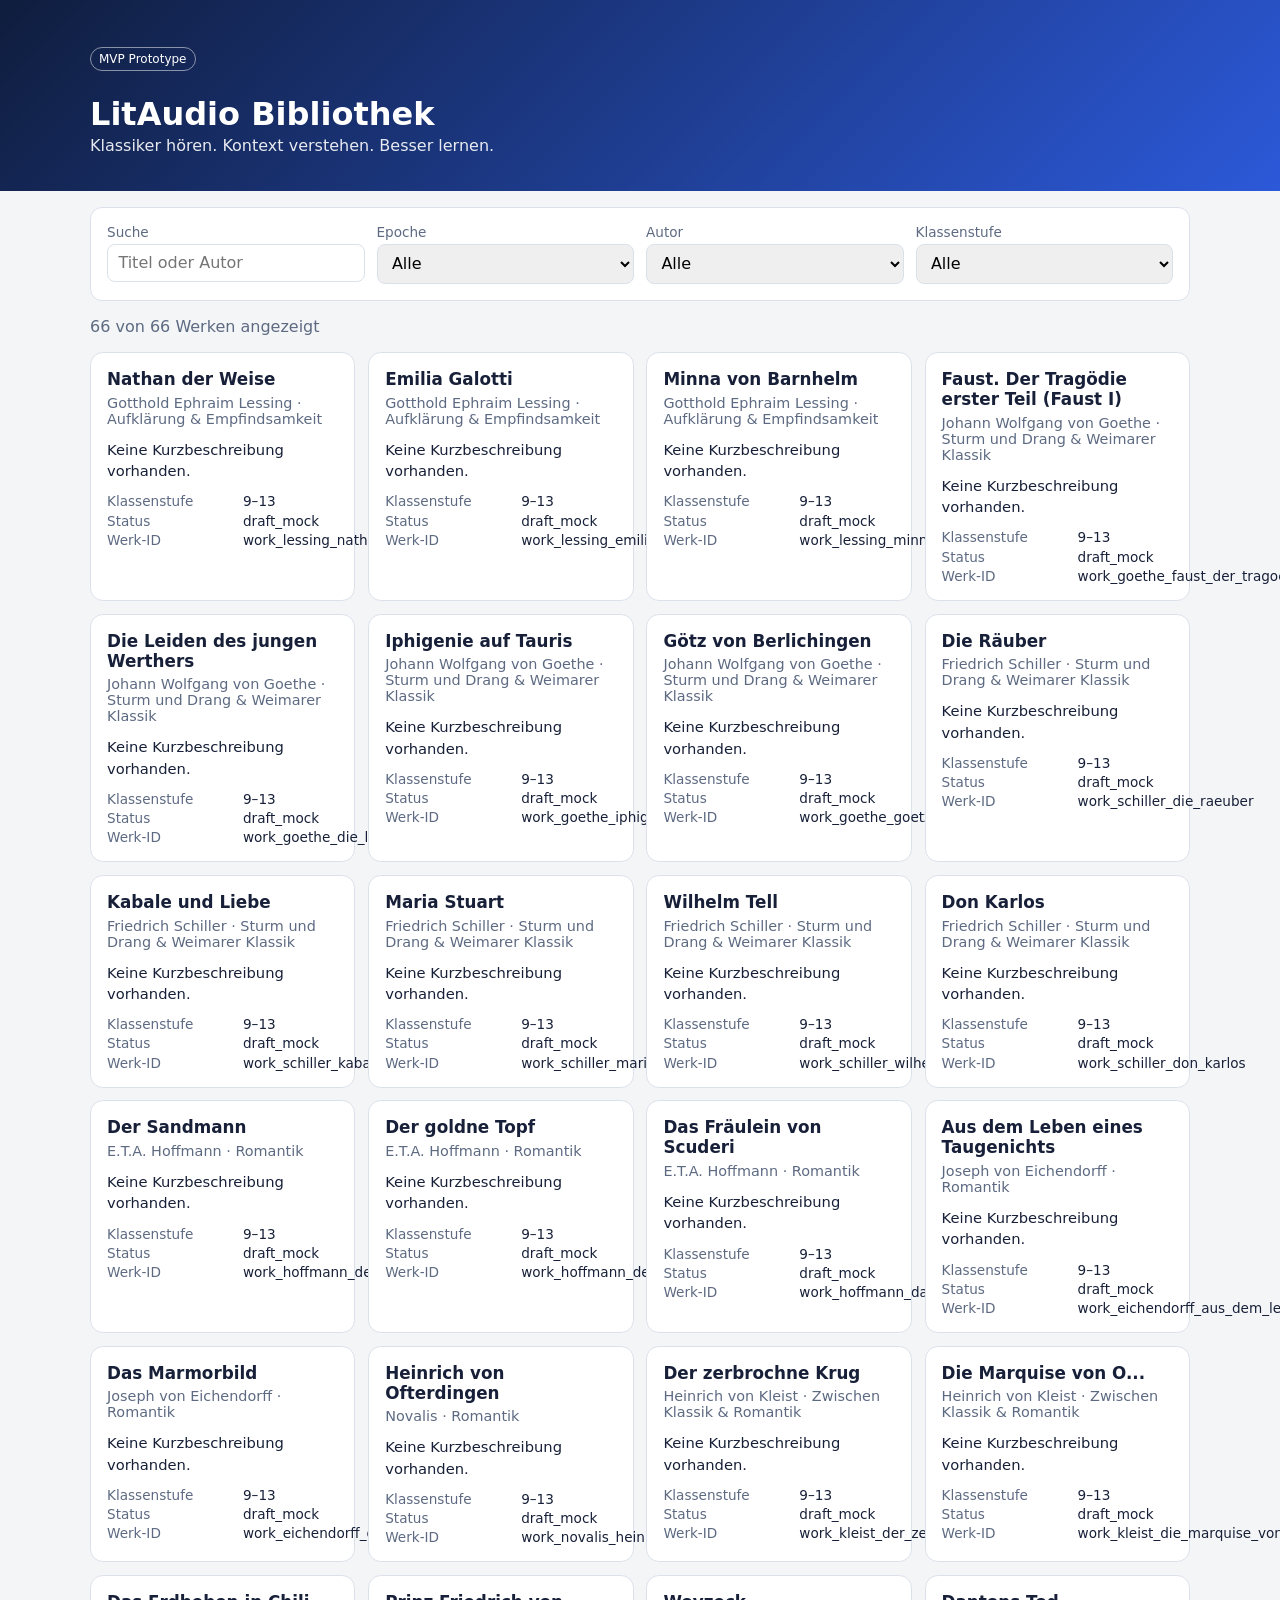
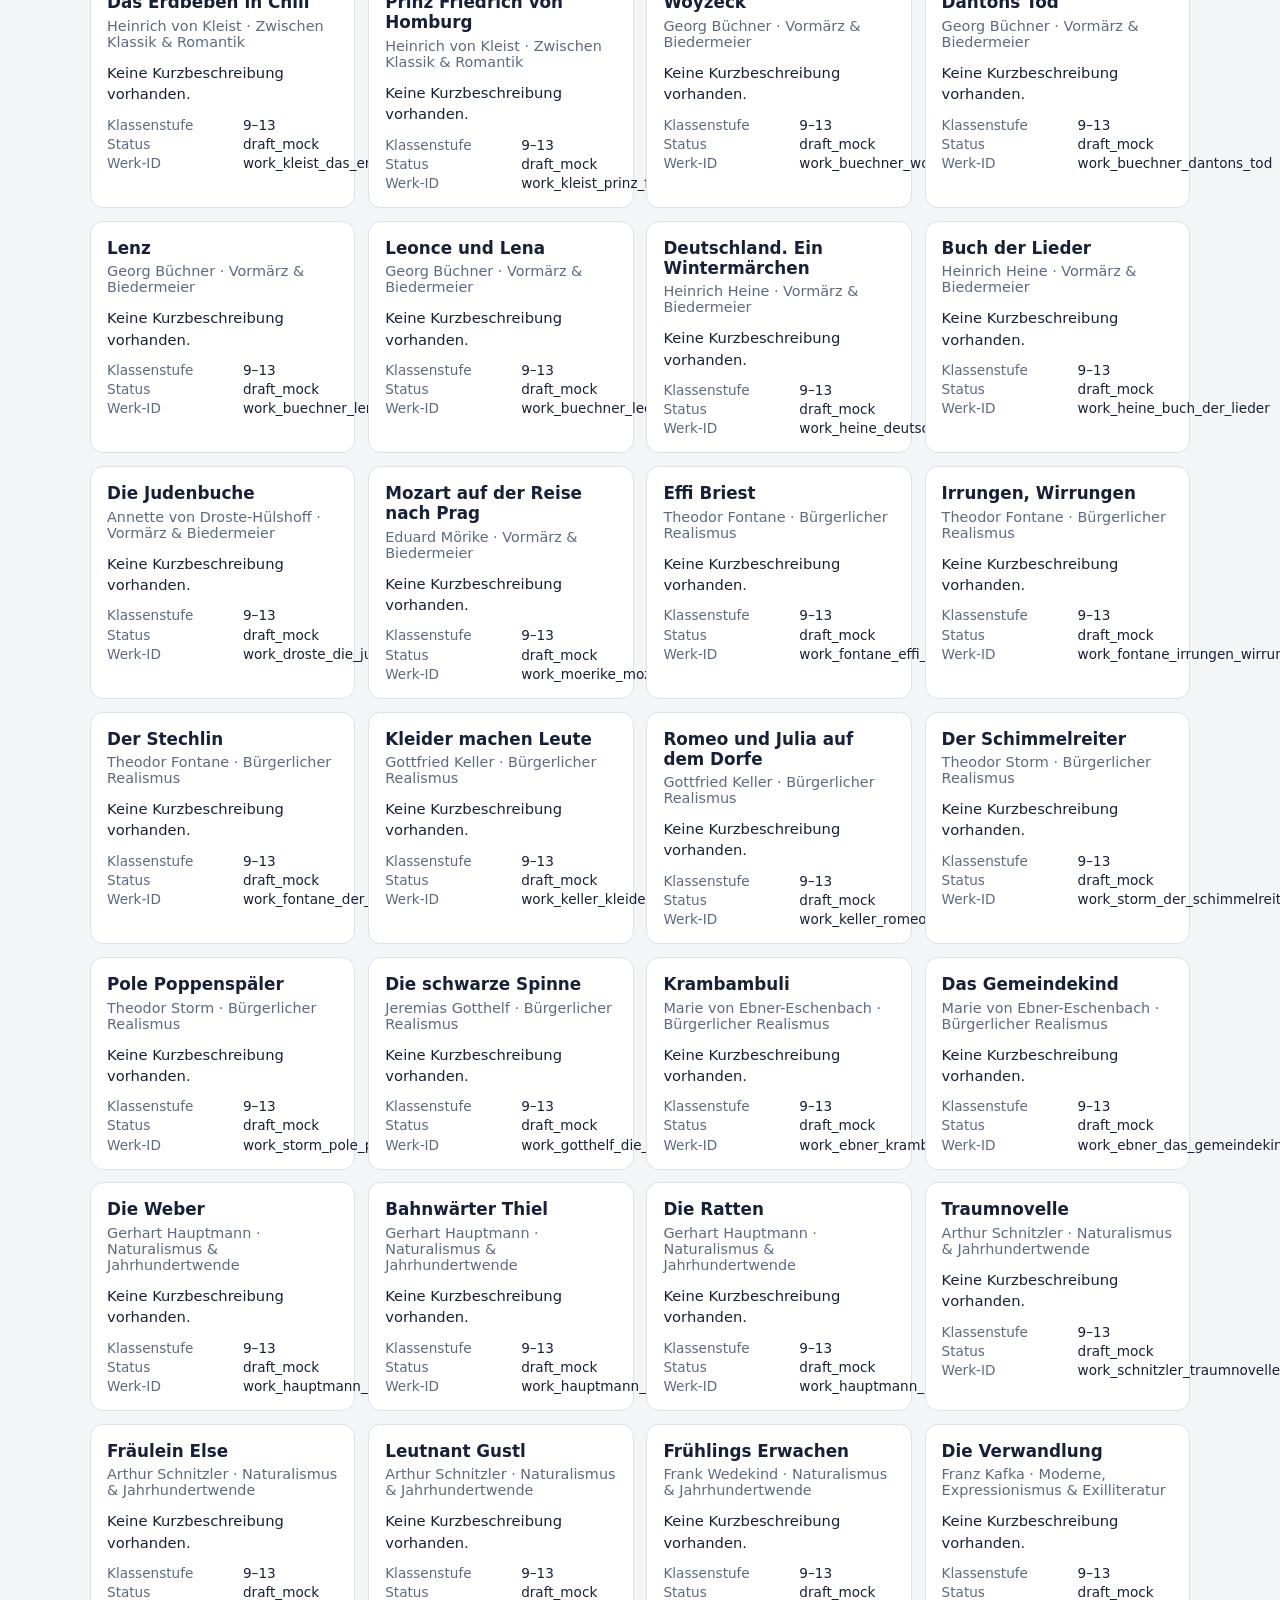
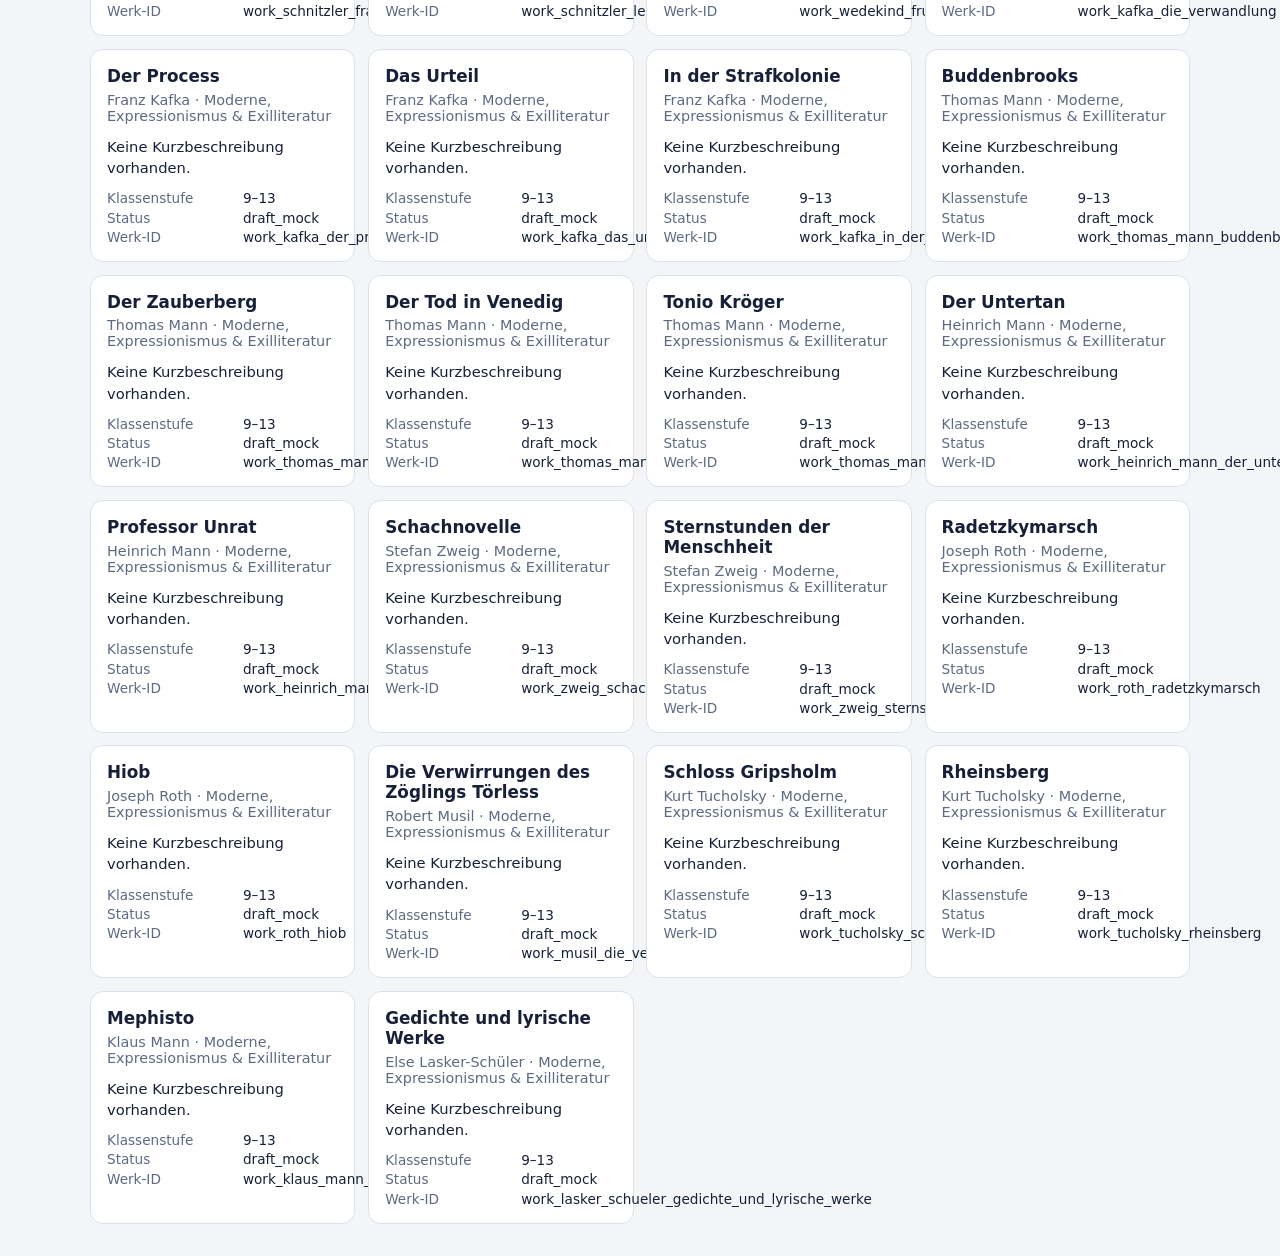
==== web/index.html @ e9347963 "Add Playwright screenshot fallback script and docs" ====
<!doctype html>
<html lang="de">
  <head>
    <meta charset="UTF-8" />
    <meta name="viewport" content="width=device-width, initial-scale=1.0" />
    <title>LitAudio – Web MVP</title>
    <link rel="stylesheet" href="./styles.css" />
  </head>
  <body>
    <header class="hero">
      <div class="container">
        <p class="badge">MVP Prototype</p>
        <h1>LitAudio Bibliothek</h1>
        <p class="subline">Klassiker hören. Kontext verstehen. Besser lernen.</p>
      </div>
    </header>

    <main class="container">
      <section class="controls" aria-label="Filter und Suche">
        <div class="control-group">
          <label for="searchInput">Suche</label>
          <input id="searchInput" type="search" placeholder="Titel oder Autor" />
        </div>

        <div class="control-group">
          <label for="periodSelect">Epoche</label>
          <select id="periodSelect">
            <option value="">Alle</option>
          </select>
        </div>

        <div class="control-group">
          <label for="authorSelect">Autor</label>
          <select id="authorSelect">
            <option value="">Alle</option>
          </select>
        </div>

        <div class="control-group">
          <label for="gradeSelect">Klassenstufe</label>
          <select id="gradeSelect">
            <option value="">Alle</option>
            <option value="9">ab Klasse 9</option>
            <option value="10">ab Klasse 10</option>
            <option value="11">ab Klasse 11</option>
            <option value="12">ab Klasse 12</option>
            <option value="13">ab Klasse 13</option>
          </select>
        </div>
      </section>

      <section class="summary-row">
        <p id="resultSummary">Lade Bibliothek…</p>
      </section>

      <section>
        <ul id="workList" class="work-list" aria-live="polite"></ul>
      </section>
    </main>

    <template id="workCardTemplate">
      <li class="work-card">
        <h2 class="work-title"></h2>
        <p class="meta"></p>
        <p class="synopsis"></p>
        <dl class="details"></dl>
      </li>
    </template>

    <script type="module" src="./app.js"></script>
  </body>
</html>
---- web/styles.css ----
:root {
  color-scheme: light;
  --bg: #f4f5f7;
  --card: #ffffff;
  --text: #172038;
  --muted: #5d6a82;
  --border: #dbe1eb;
  --brand: #2c59d9;
}

* { box-sizing: border-box; }

body {
  margin: 0;
  font-family: Inter, system-ui, -apple-system, Segoe UI, Roboto, sans-serif;
  background: var(--bg);
  color: var(--text);
}

.container {
  width: min(1100px, calc(100% - 2rem));
  margin: 0 auto;
}

.hero {
  background: linear-gradient(135deg, #0f1d3d, #2c59d9);
  color: #fff;
  padding: 2.2rem 0;
  margin-bottom: 1rem;
}

.badge {
  display: inline-block;
  font-size: 0.75rem;
  padding: 0.25rem 0.5rem;
  border: 1px solid rgba(255,255,255,.5);
  border-radius: 999px;
}

h1 { margin: 0.75rem 0 0.2rem; }
.subline { margin: 0; opacity: .9; }

.controls {
  display: grid;
  grid-template-columns: repeat(auto-fit, minmax(180px, 1fr));
  gap: 0.75rem;
  background: var(--card);
  border: 1px solid var(--border);
  border-radius: 0.75rem;
  padding: 1rem;
}

.control-group { display: flex; flex-direction: column; gap: 0.25rem; }
label { font-size: .85rem; color: var(--muted); }
input, select {
  border: 1px solid var(--border);
  border-radius: .5rem;
  padding: .55rem .65rem;
  font: inherit;
}

.summary-row { margin: 0.9rem 0; color: var(--muted); }

.work-list {
  list-style: none;
  padding: 0;
  margin: 0 0 2rem;
  display: grid;
  grid-template-columns: repeat(auto-fill, minmax(260px, 1fr));
  gap: 0.8rem;
}

.work-card {
  background: var(--card);
  border: 1px solid var(--border);
  border-radius: 0.8rem;
  padding: 1rem;
}

.work-title { margin: 0 0 0.35rem; font-size: 1.05rem; }
.meta { margin: 0; color: var(--muted); font-size: .9rem; }
.synopsis { margin: .75rem 0; font-size: .92rem; line-height: 1.45; }
.details { margin: 0; display: grid; grid-template-columns: auto 1fr; gap: .2rem .6rem; font-size: .85rem; }

dt { color: var(--muted); }

a { color: var(--brand); }
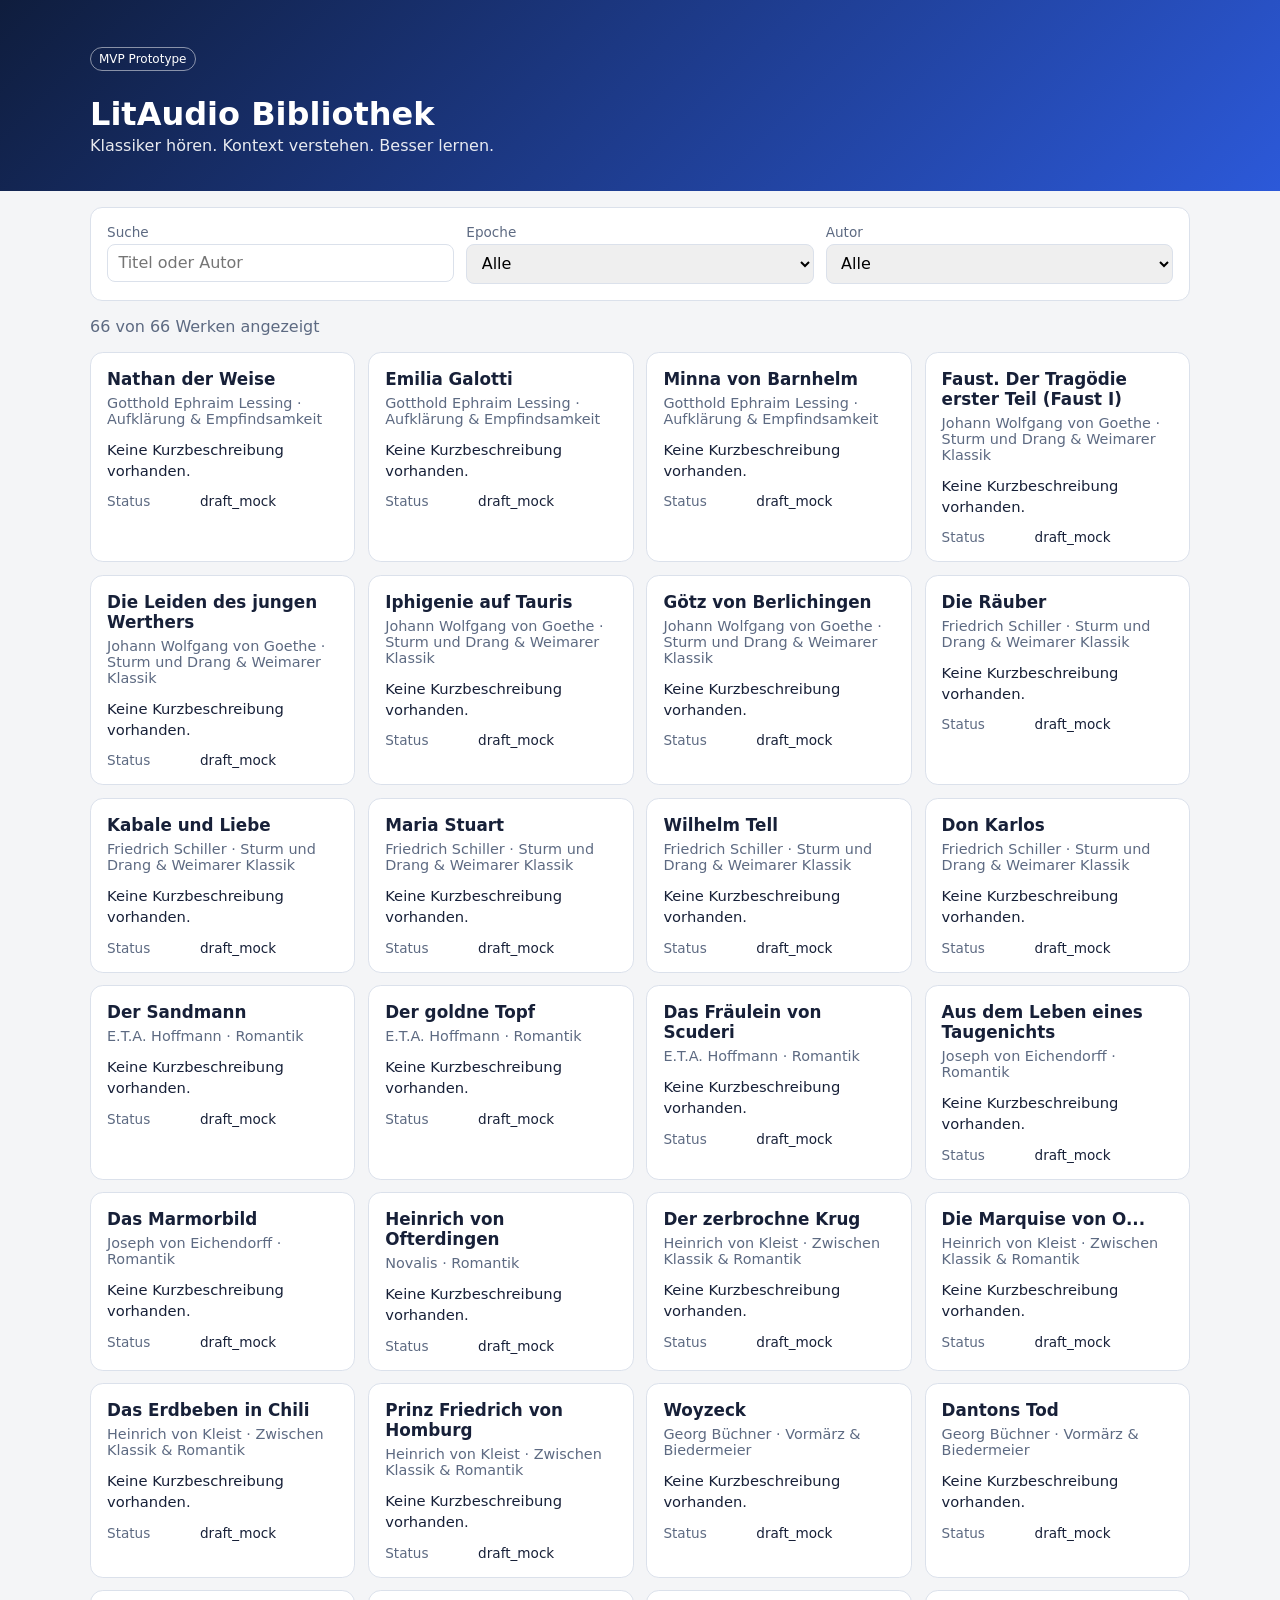
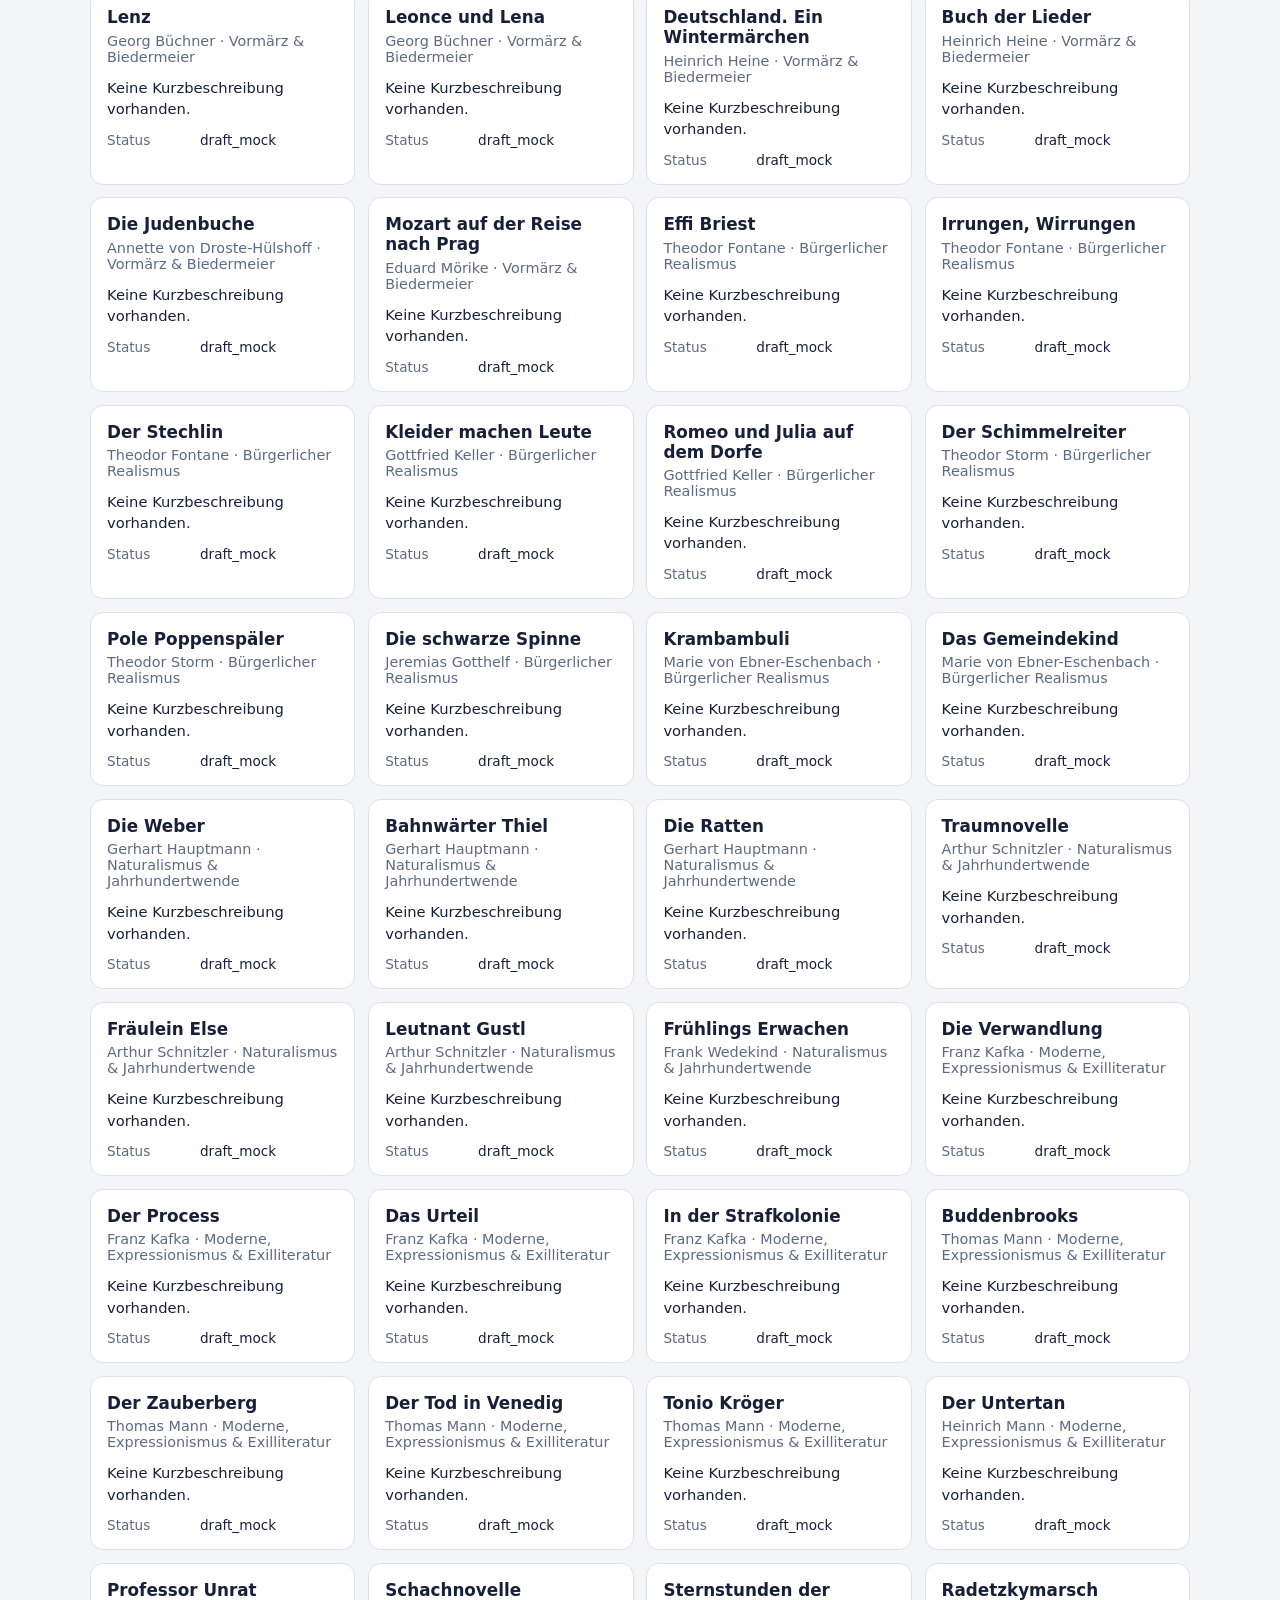
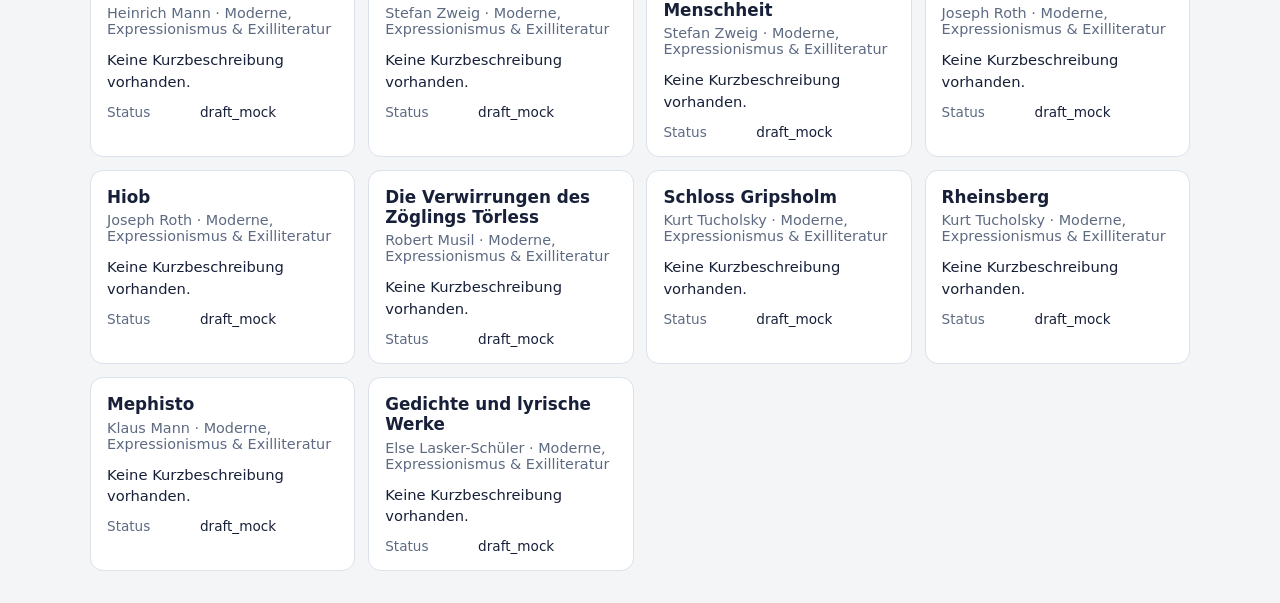
==== commit 9d9257d5: "Remove Werk-ID and Klassenstufe from library UI" ====
--- a/web/index.html
+++ b/web/index.html
@@ -36,17 +36,6 @@
           </select>
         </div>
 
-        <div class="control-group">
-          <label for="gradeSelect">Klassenstufe</label>
-          <select id="gradeSelect">
-            <option value="">Alle</option>
-            <option value="9">ab Klasse 9</option>
-            <option value="10">ab Klasse 10</option>
-            <option value="11">ab Klasse 11</option>
-            <option value="12">ab Klasse 12</option>
-            <option value="13">ab Klasse 13</option>
-          </select>
-        </div>
       </section>
 
       <section class="summary-row">
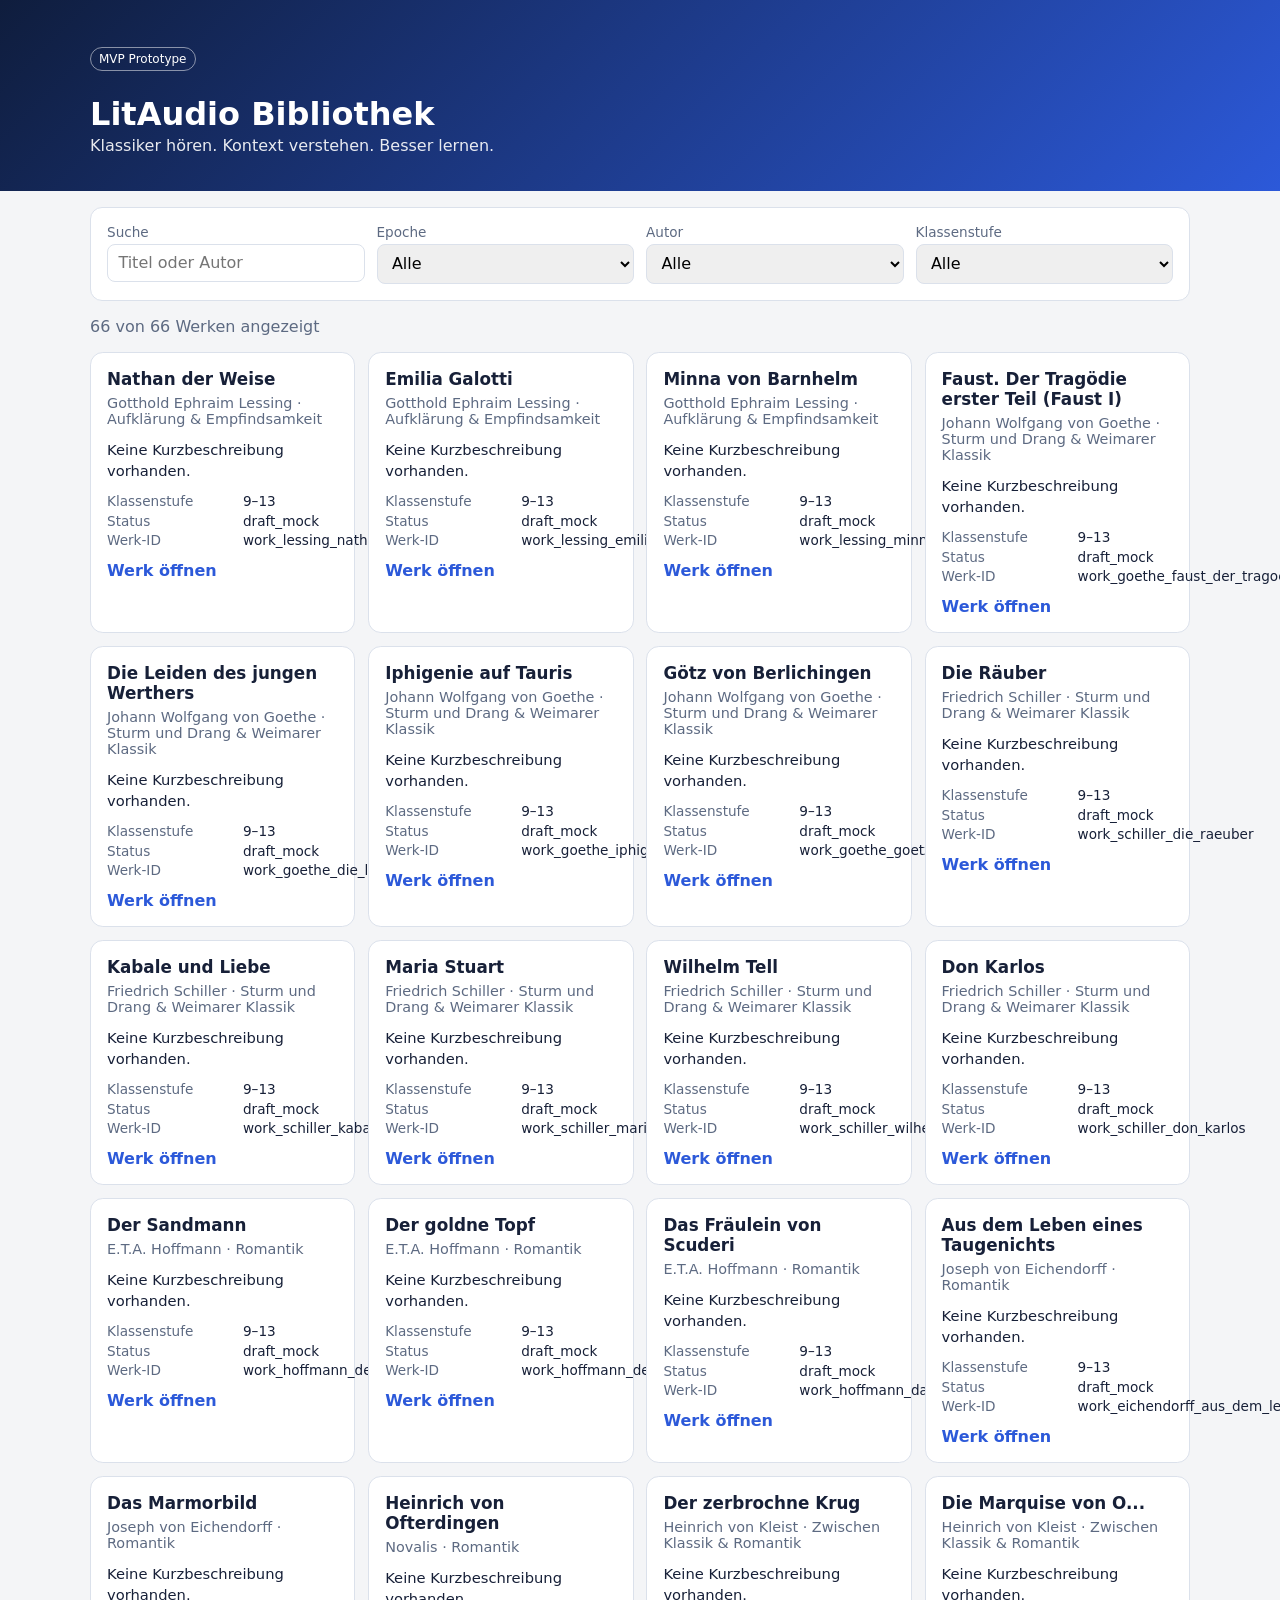
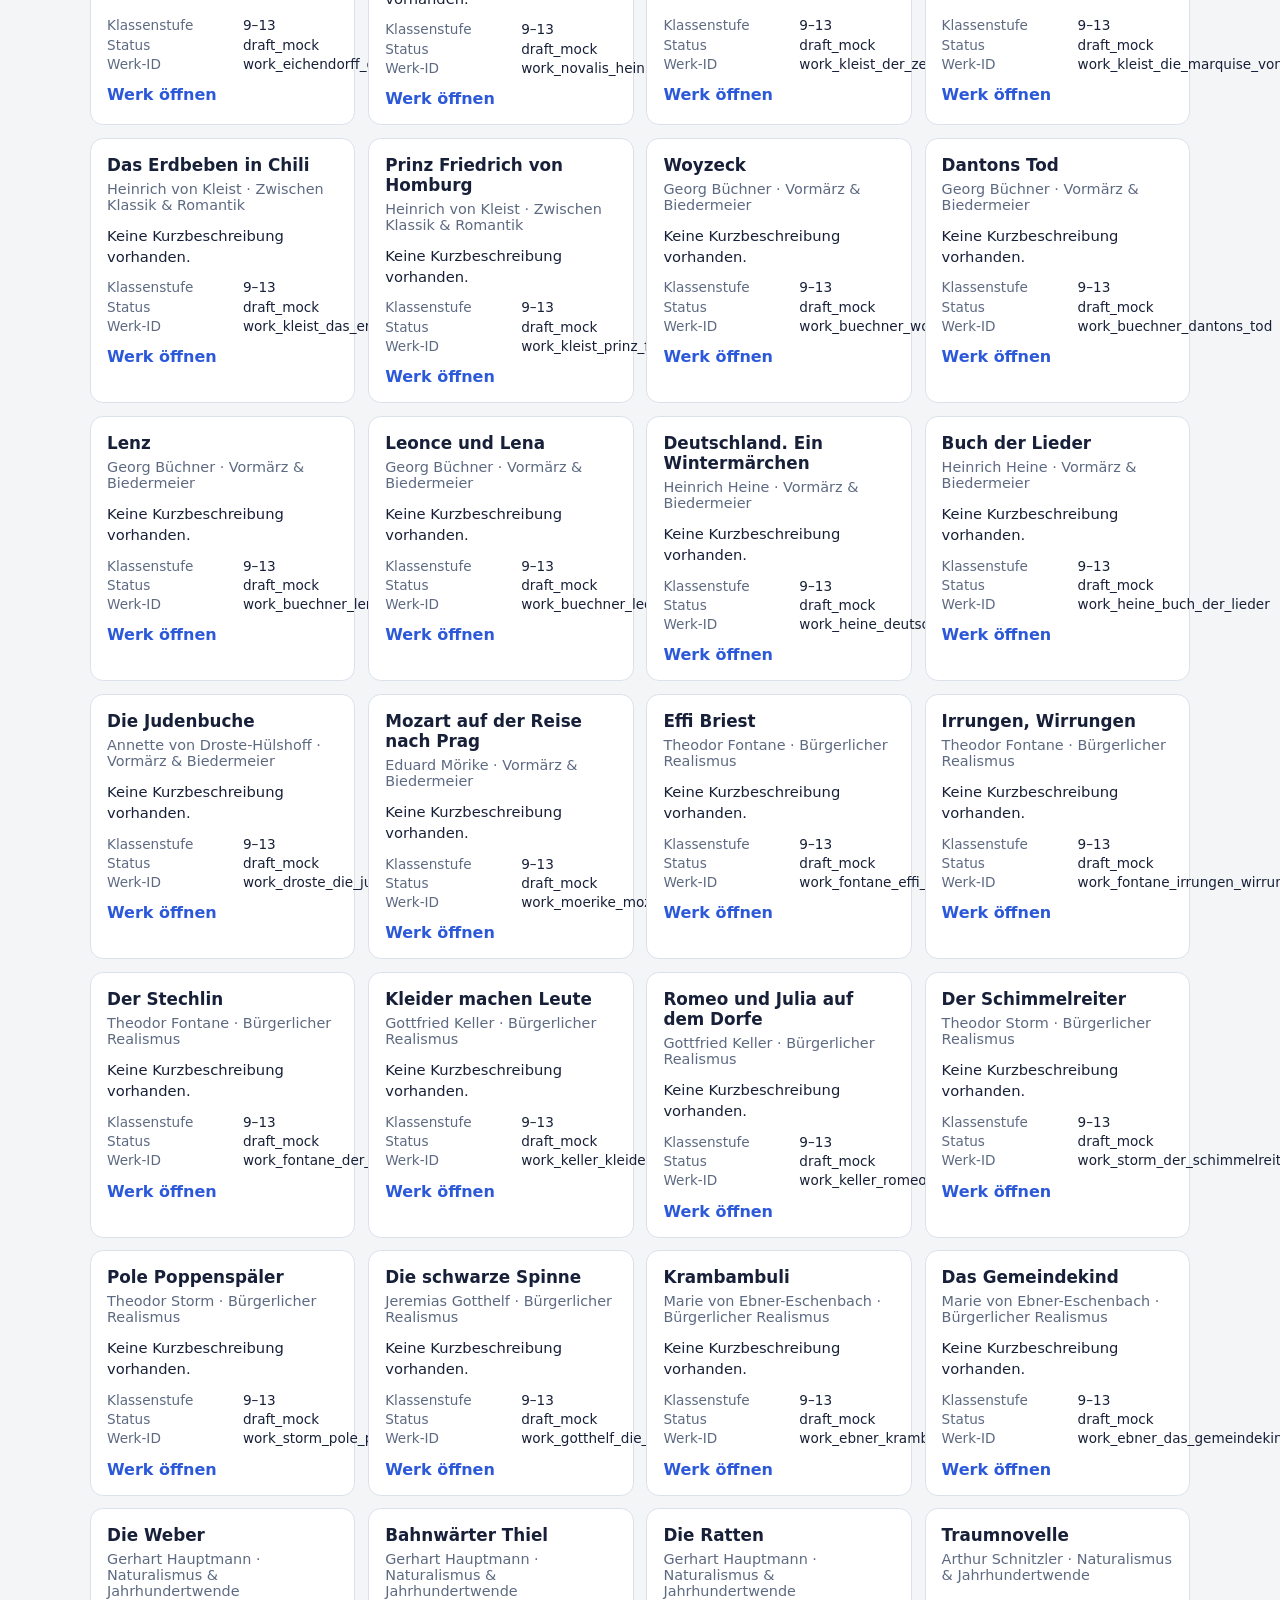
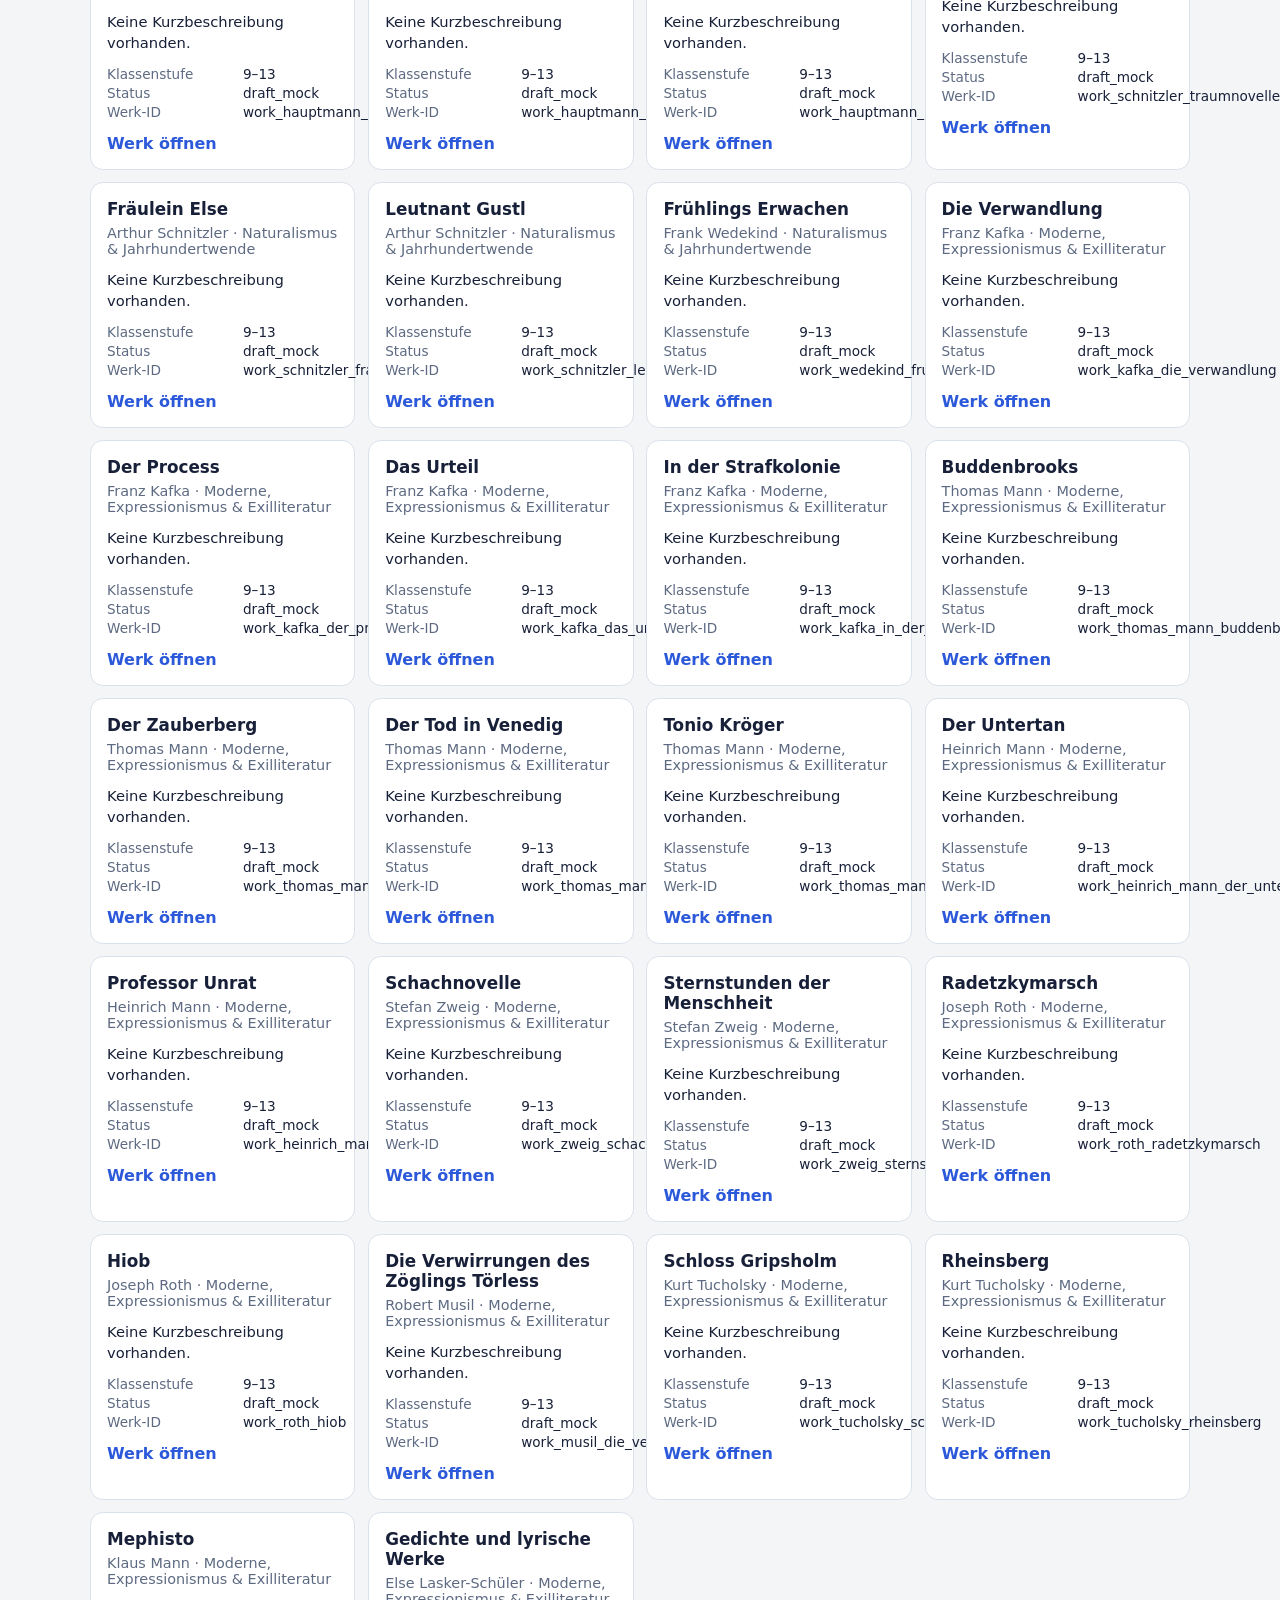
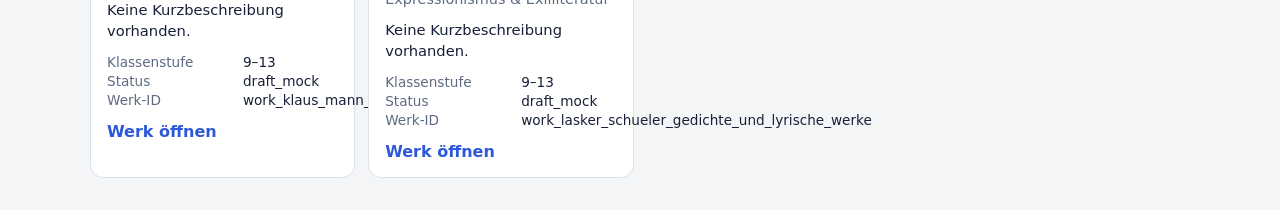
==== commit fff2ed23: "Add audio player page and library work links" ====
--- a/web/index.html
+++ b/web/index.html
@@ -36,6 +36,17 @@
           </select>
         </div>
 
+        <div class="control-group">
+          <label for="gradeSelect">Klassenstufe</label>
+          <select id="gradeSelect">
+            <option value="">Alle</option>
+            <option value="9">ab Klasse 9</option>
+            <option value="10">ab Klasse 10</option>
+            <option value="11">ab Klasse 11</option>
+            <option value="12">ab Klasse 12</option>
+            <option value="13">ab Klasse 13</option>
+          </select>
+        </div>
       </section>
 
       <section class="summary-row">
@@ -53,6 +64,7 @@
         <p class="meta"></p>
         <p class="synopsis"></p>
         <dl class="details"></dl>
+        <a class="open-work-link" href="#">Werk öffnen</a>
       </li>
     </template>
 
--- a/web/styles.css
+++ b/web/styles.css
@@ -85,3 +85,30 @@
 dt { color: var(--muted); }
 
 a { color: var(--brand); }
+
+.open-work-link,
+.back-link {
+  display: inline-block;
+  margin-top: 0.85rem;
+  text-decoration: none;
+  font-weight: 600;
+}
+
+.player-shell {
+  background: var(--card);
+  border: 1px solid var(--border);
+  border-radius: 0.8rem;
+  padding: 1rem;
+  margin-bottom: 2rem;
+}
+
+.audio-player {
+  width: 100%;
+  margin-top: 1rem;
+}
+
+.player-note {
+  margin-top: 0.75rem;
+  color: var(--muted);
+  font-size: 0.9rem;
+}
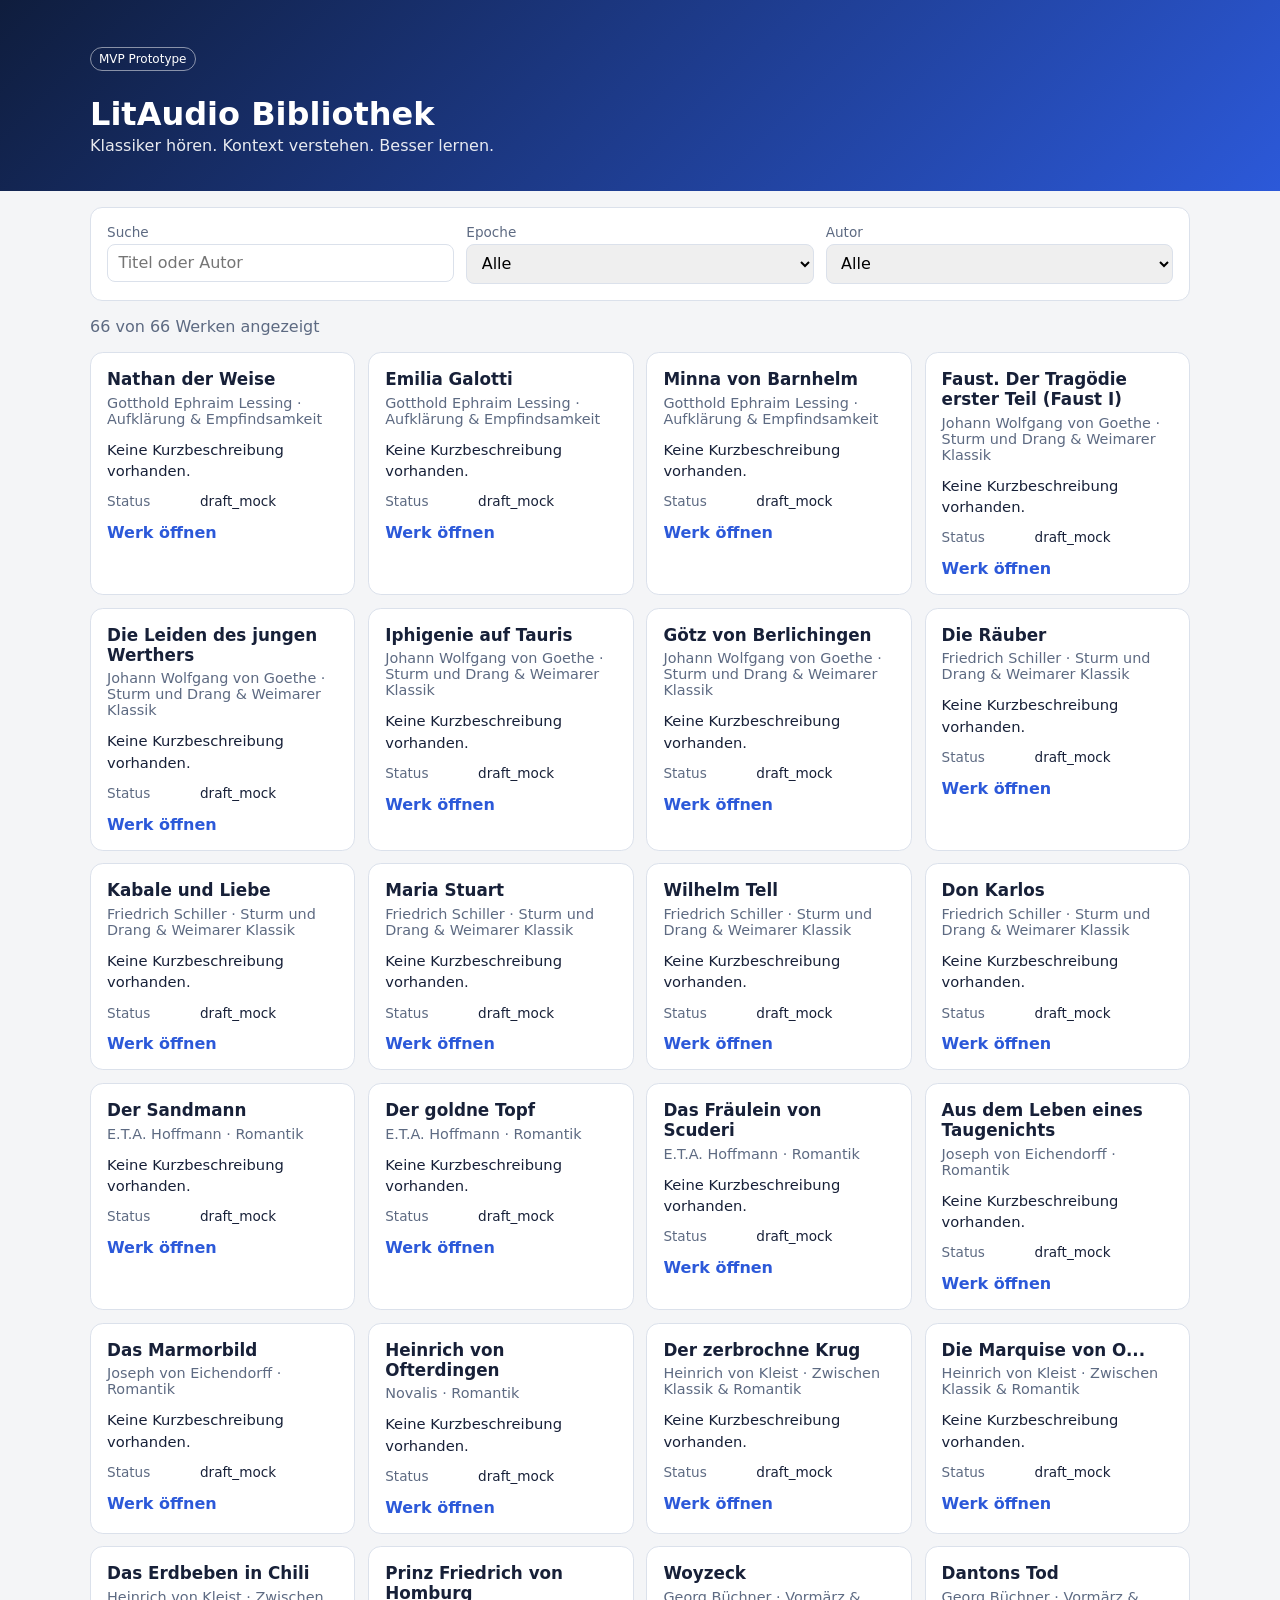
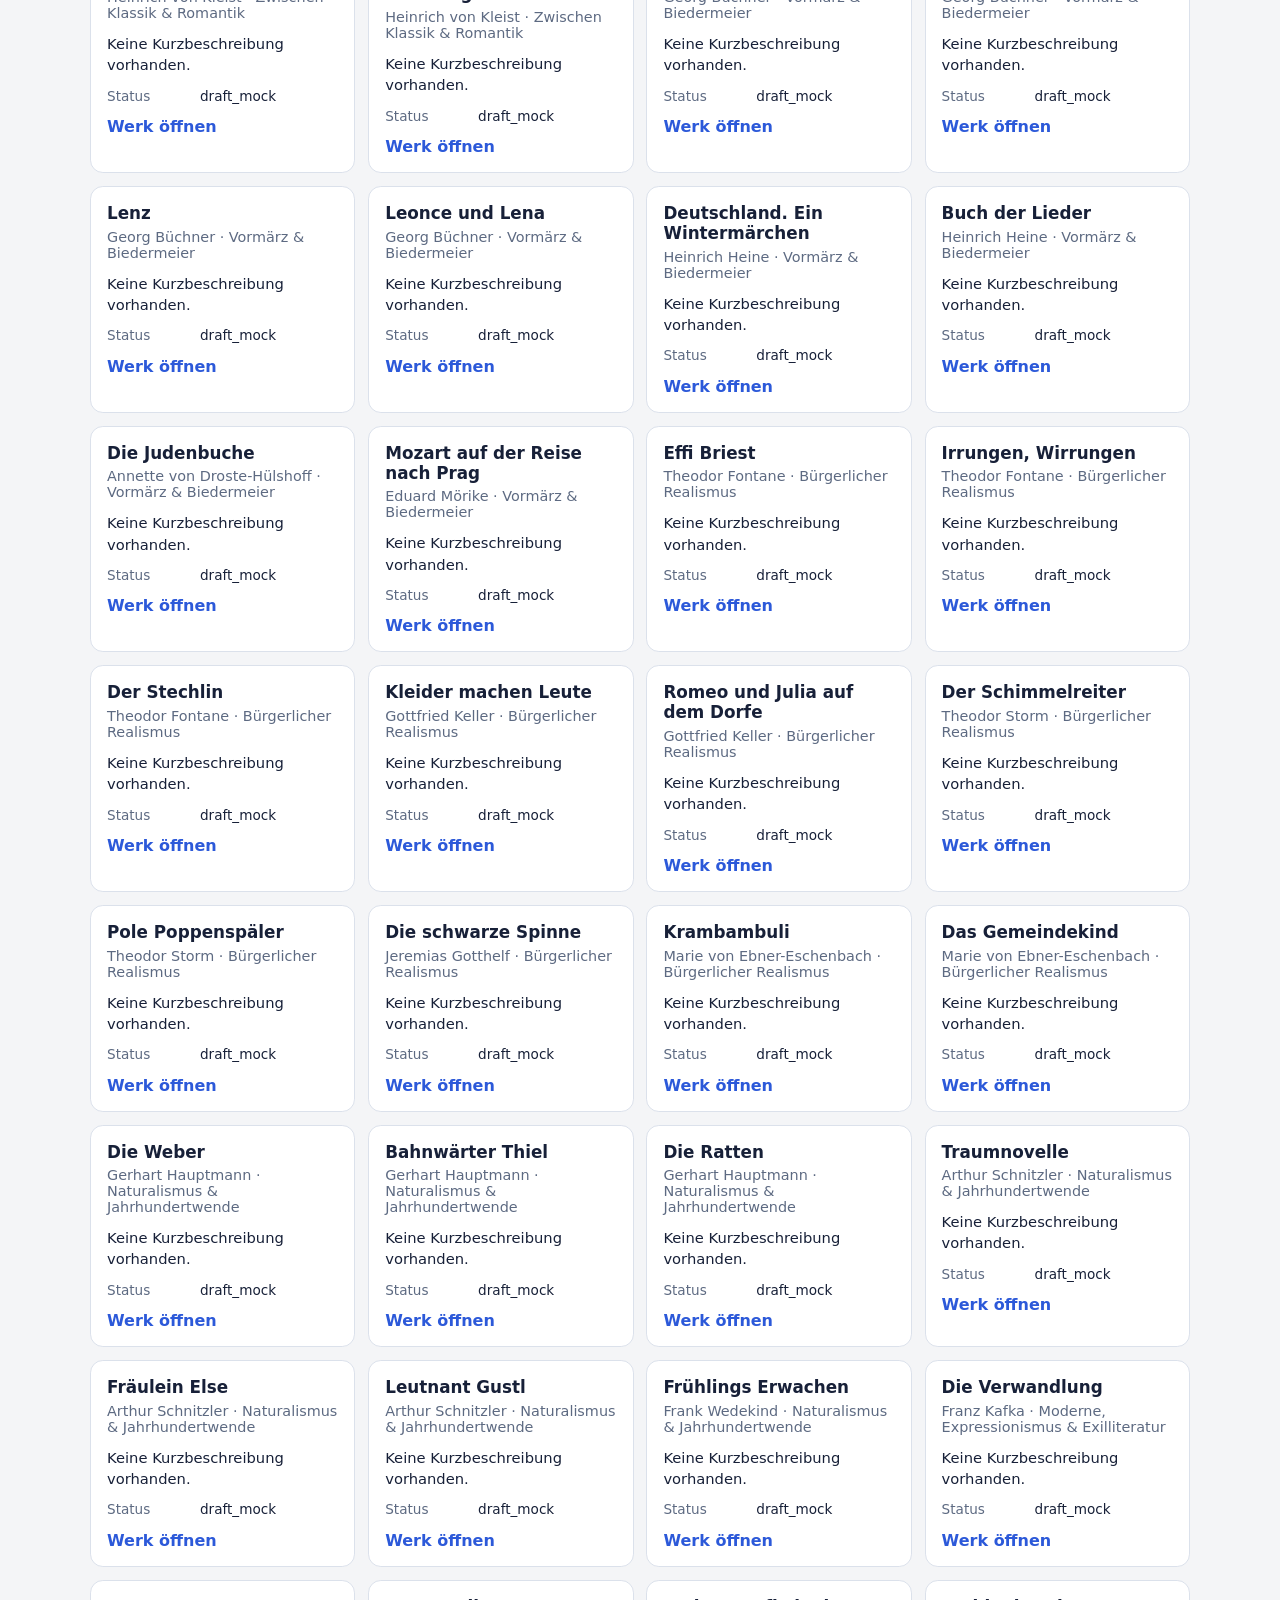
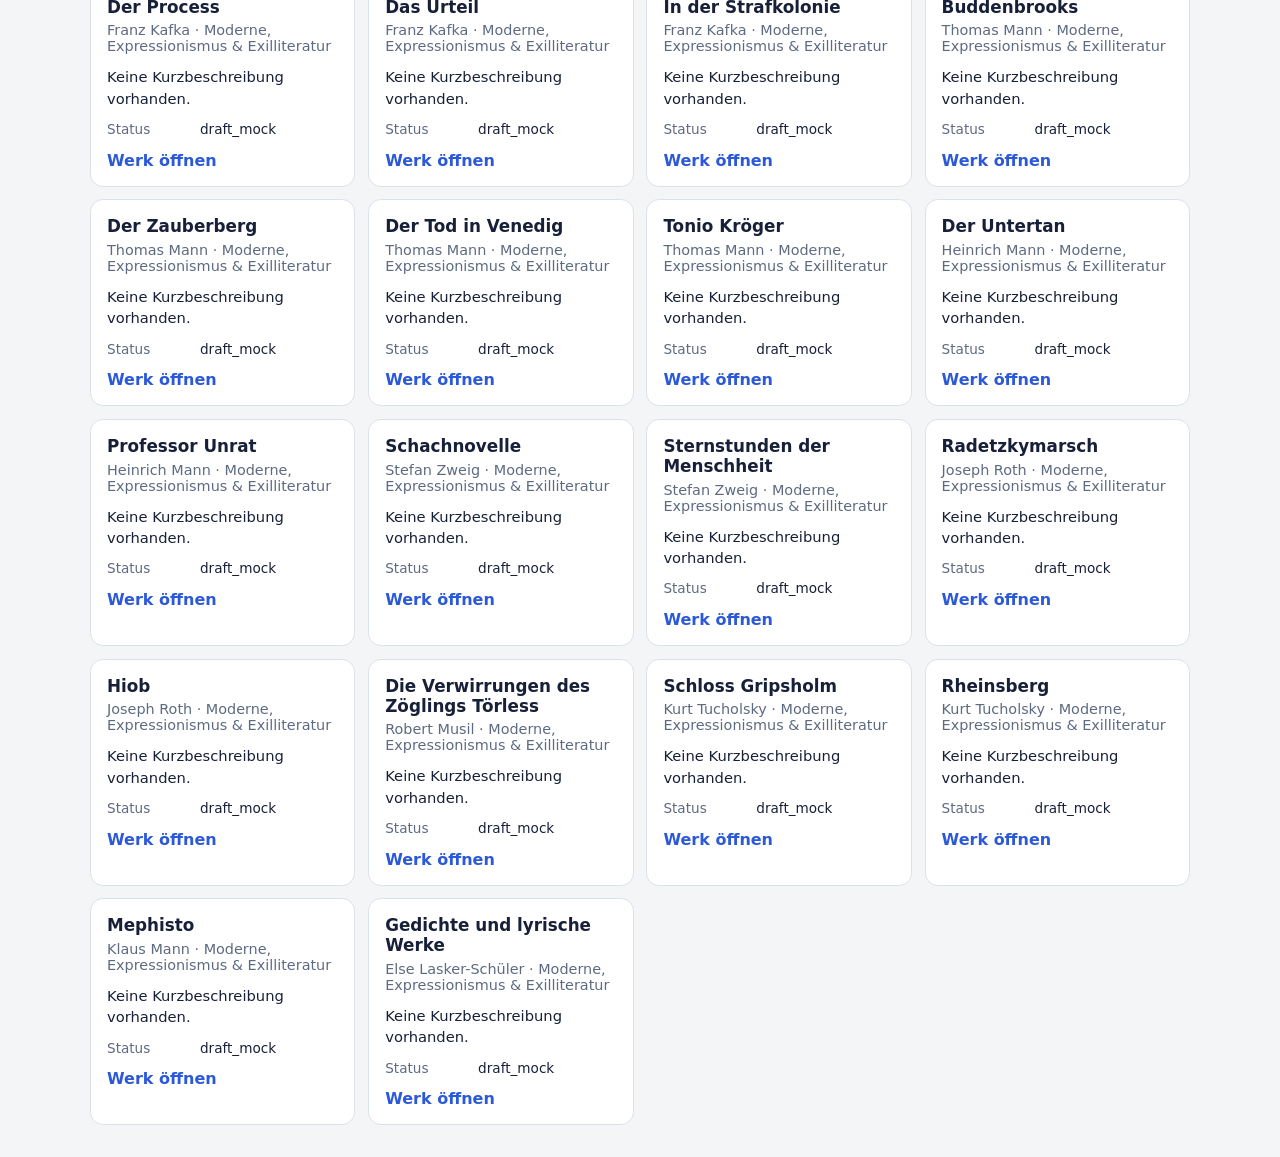
==== commit b778c493: "Merge pull request #7 from Dami-Senpaiii/codex/create-audio-player-page-for-library Add audio player" ====
--- a/web/index.html
+++ b/web/index.html
@@ -36,17 +36,6 @@
           </select>
         </div>
 
-        <div class="control-group">
-          <label for="gradeSelect">Klassenstufe</label>
-          <select id="gradeSelect">
-            <option value="">Alle</option>
-            <option value="9">ab Klasse 9</option>
-            <option value="10">ab Klasse 10</option>
-            <option value="11">ab Klasse 11</option>
-            <option value="12">ab Klasse 12</option>
-            <option value="13">ab Klasse 13</option>
-          </select>
-        </div>
       </section>
 
       <section class="summary-row">
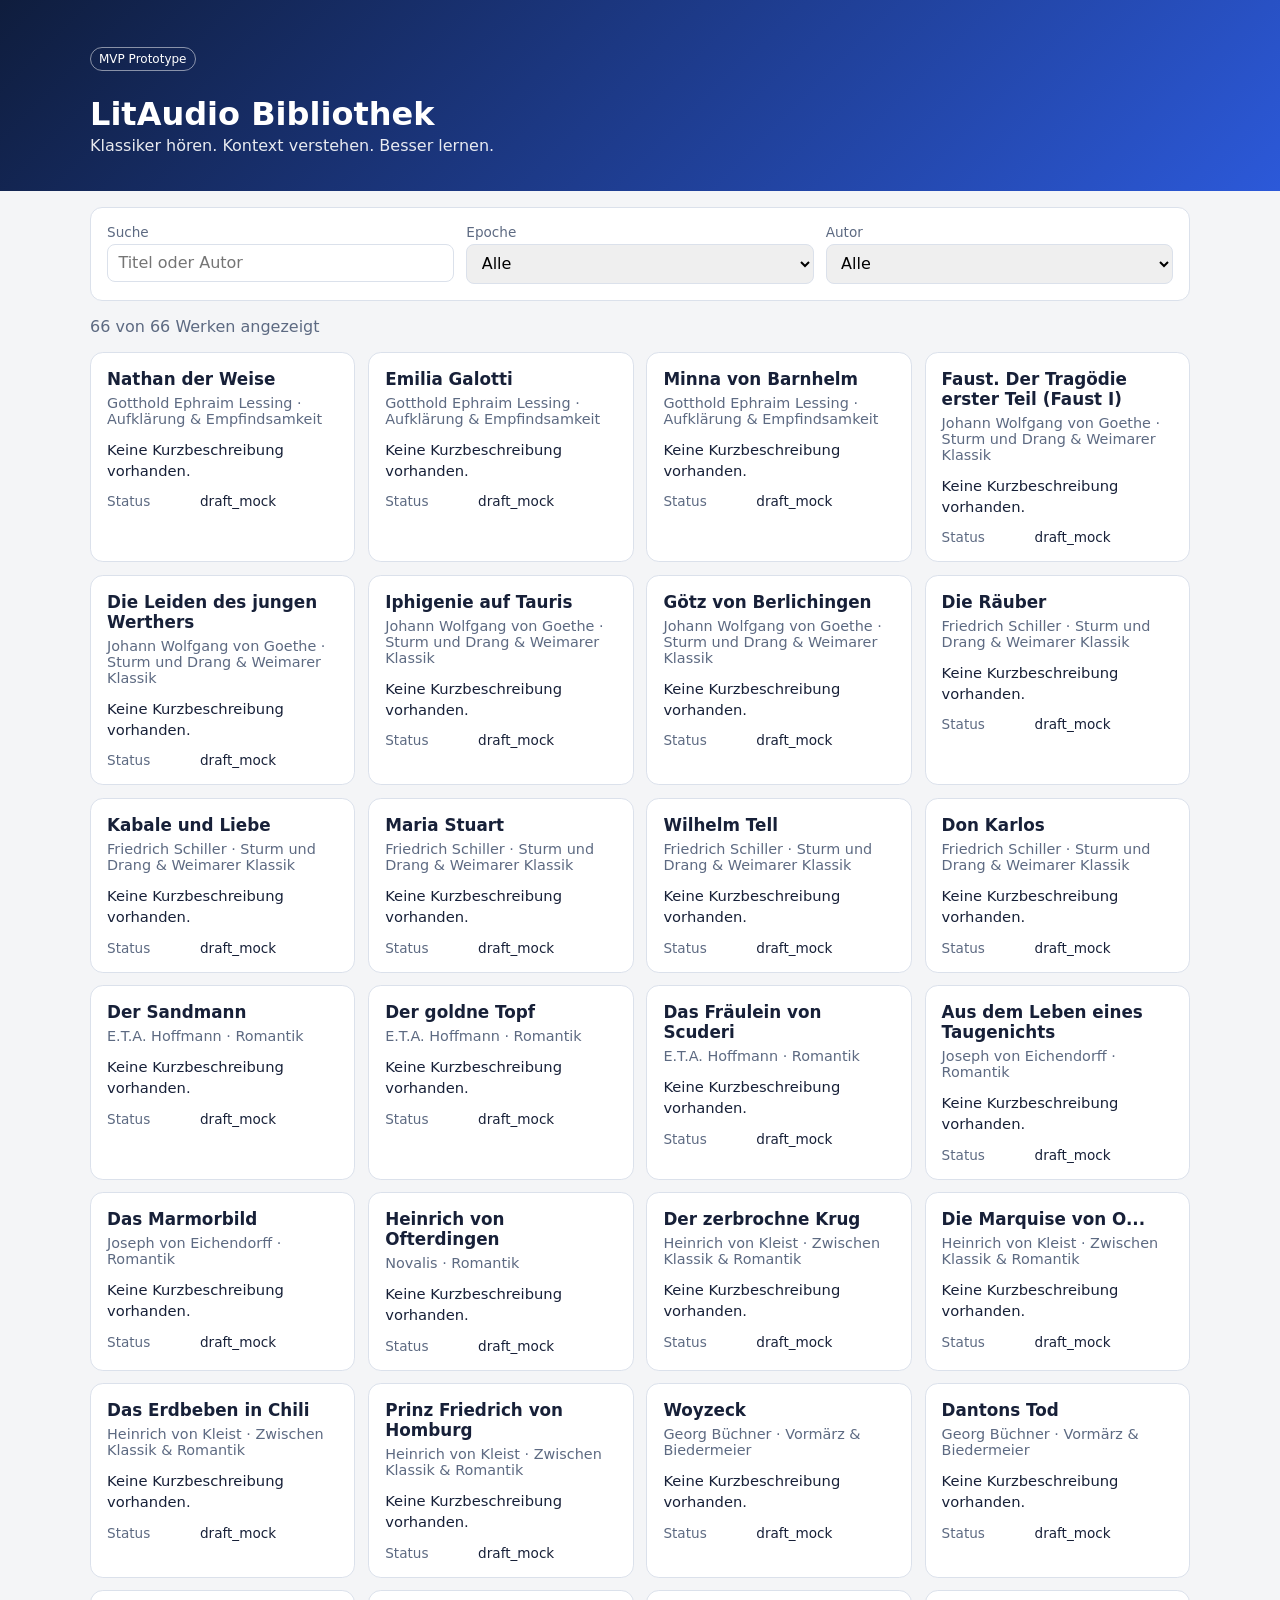
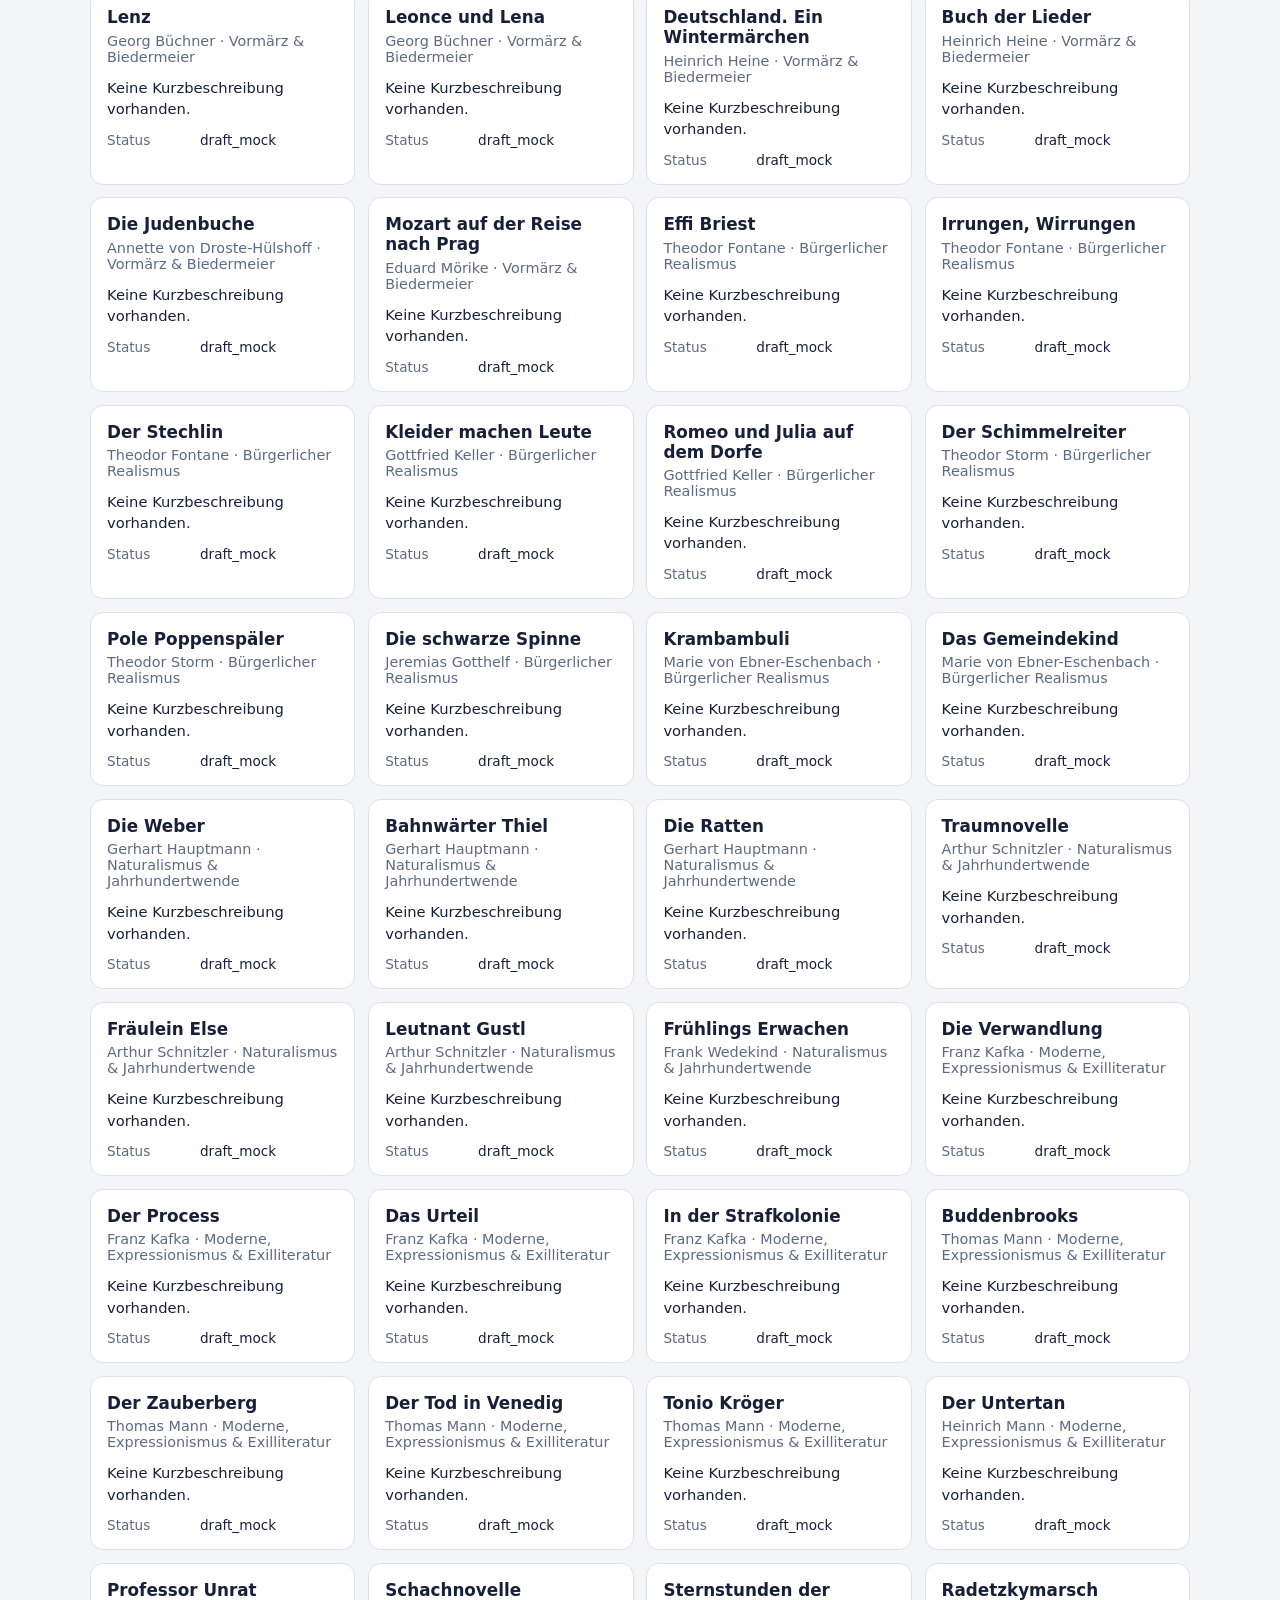
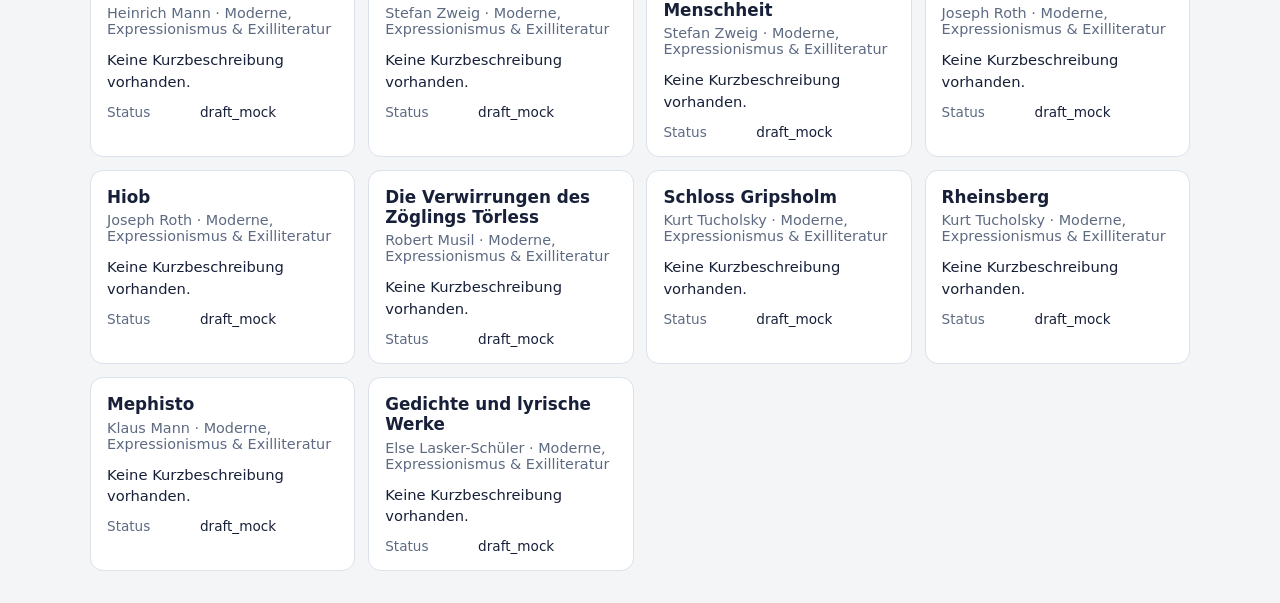
==== commit 5facd10a: "Make work cards fully clickable and remove open button" ====
--- a/web/index.html
+++ b/web/index.html
@@ -53,7 +53,6 @@
         <p class="meta"></p>
         <p class="synopsis"></p>
         <dl class="details"></dl>
-        <a class="open-work-link" href="#">Werk öffnen</a>
       </li>
     </template>
 
--- a/web/styles.css
+++ b/web/styles.css
@@ -86,12 +86,27 @@
 
 a { color: var(--brand); }
 
-.open-work-link,
 .back-link {
   display: inline-block;
   margin-top: 0.85rem;
   text-decoration: none;
   font-weight: 600;
+}
+
+.clickable-card {
+  cursor: pointer;
+  transition: transform 0.15s ease, box-shadow 0.15s ease, border-color 0.15s ease;
+}
+
+.clickable-card:hover {
+  transform: translateY(-2px);
+  border-color: #b7c4e8;
+  box-shadow: 0 10px 24px rgba(23, 32, 56, 0.08);
+}
+
+.clickable-card:focus-visible {
+  outline: 3px solid rgba(44, 89, 217, 0.35);
+  outline-offset: 2px;
 }
 
 .player-shell {
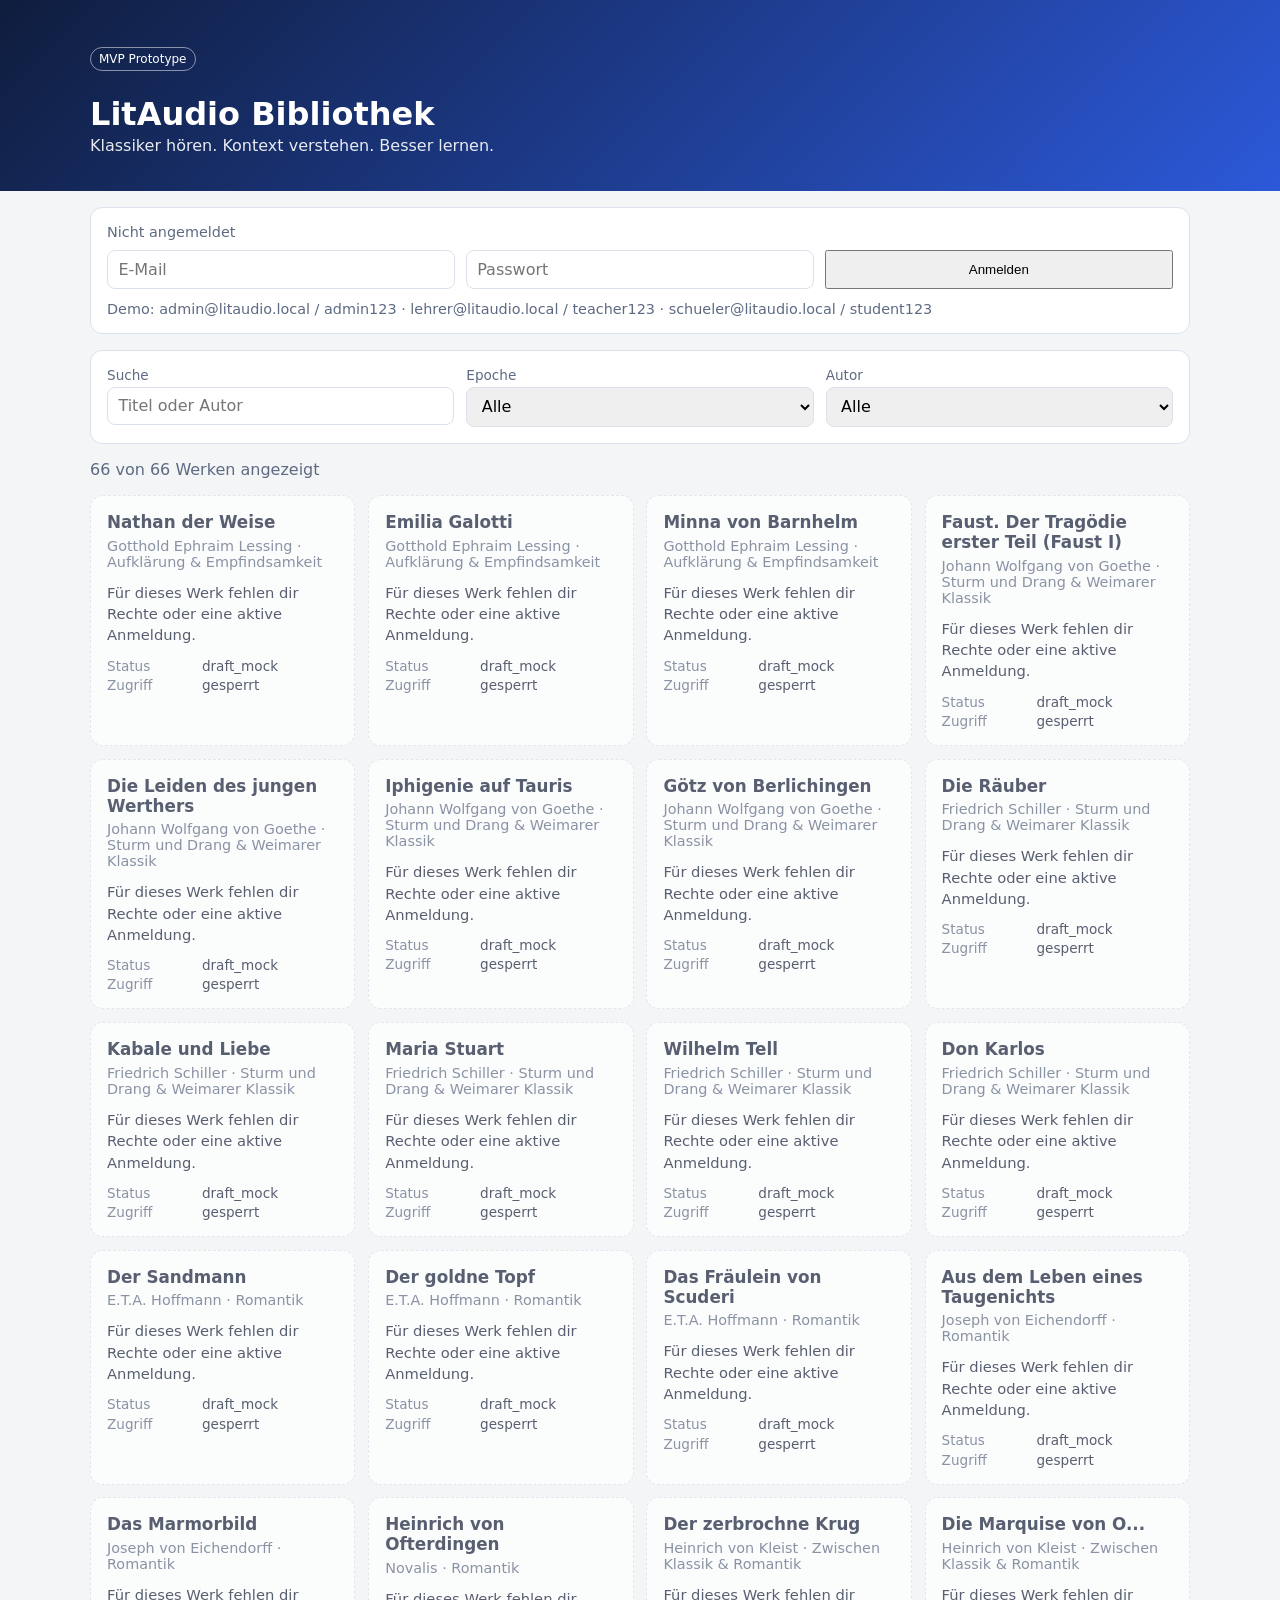
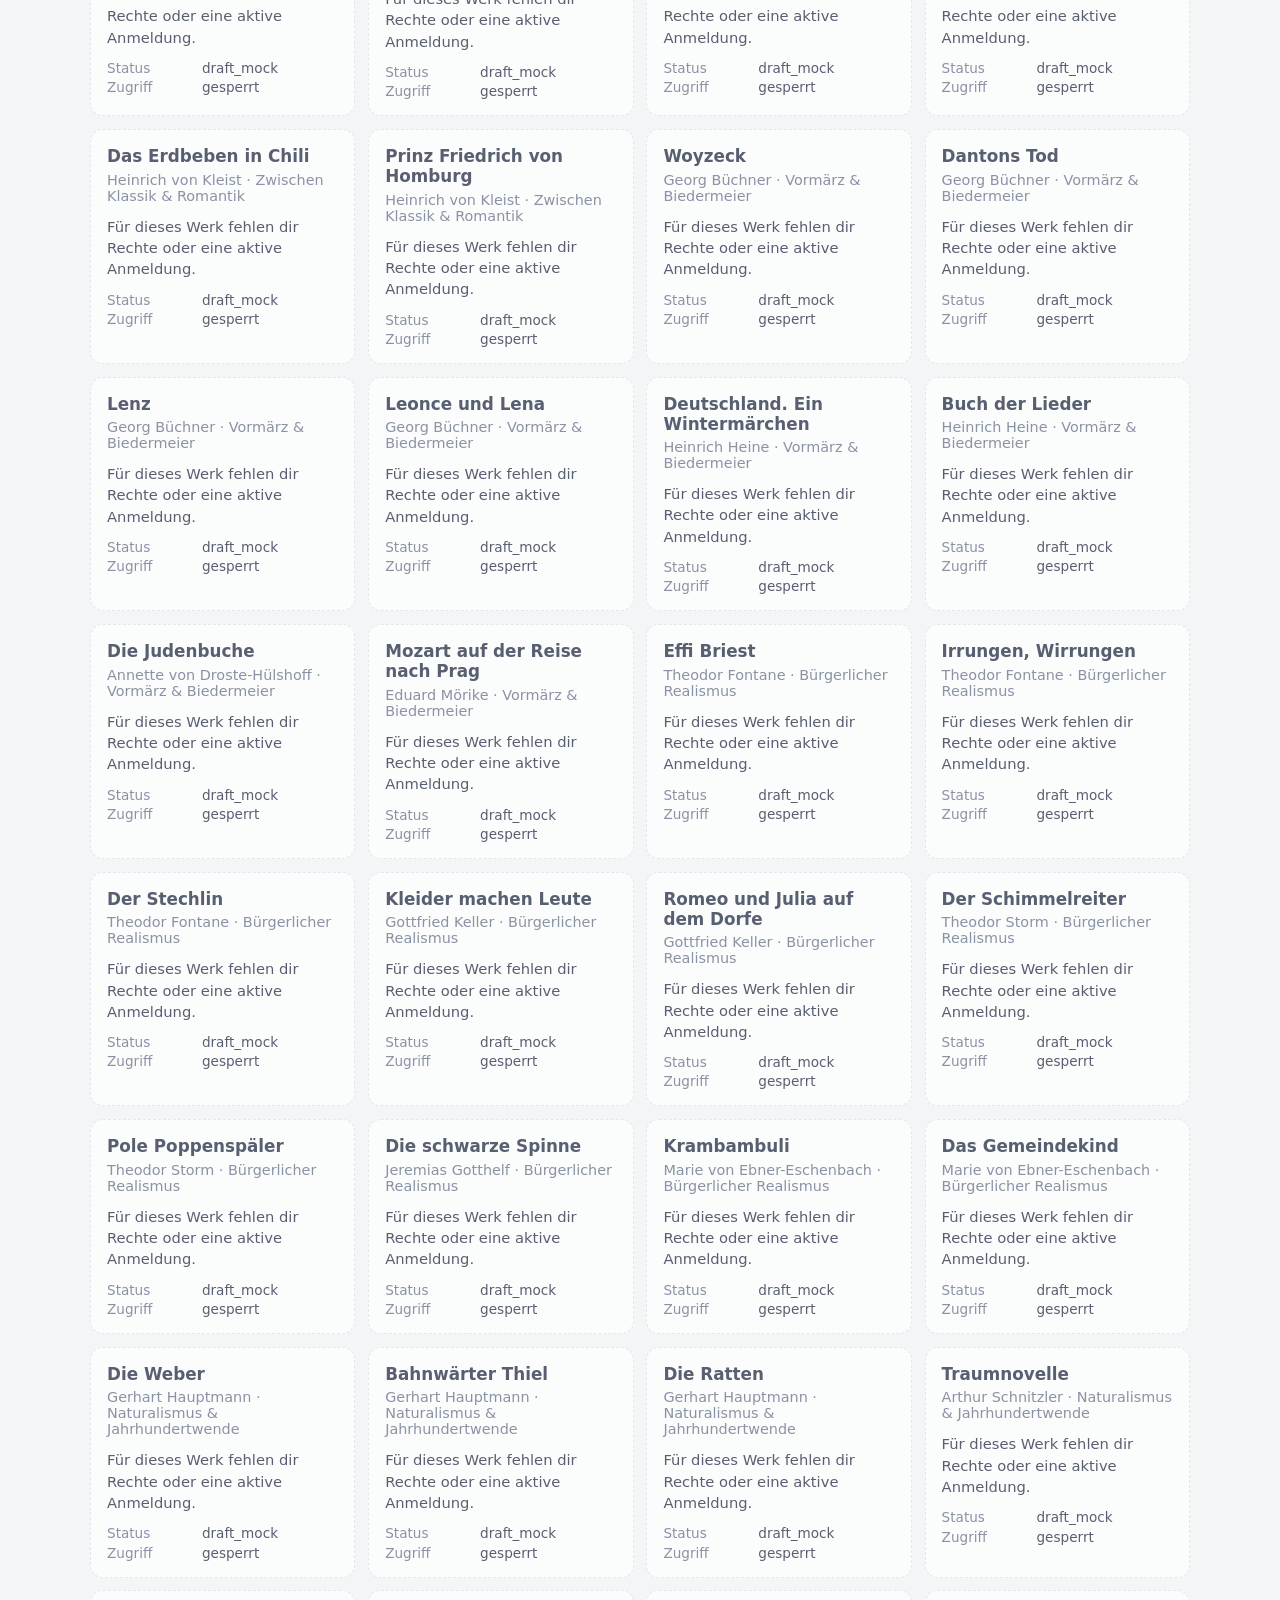
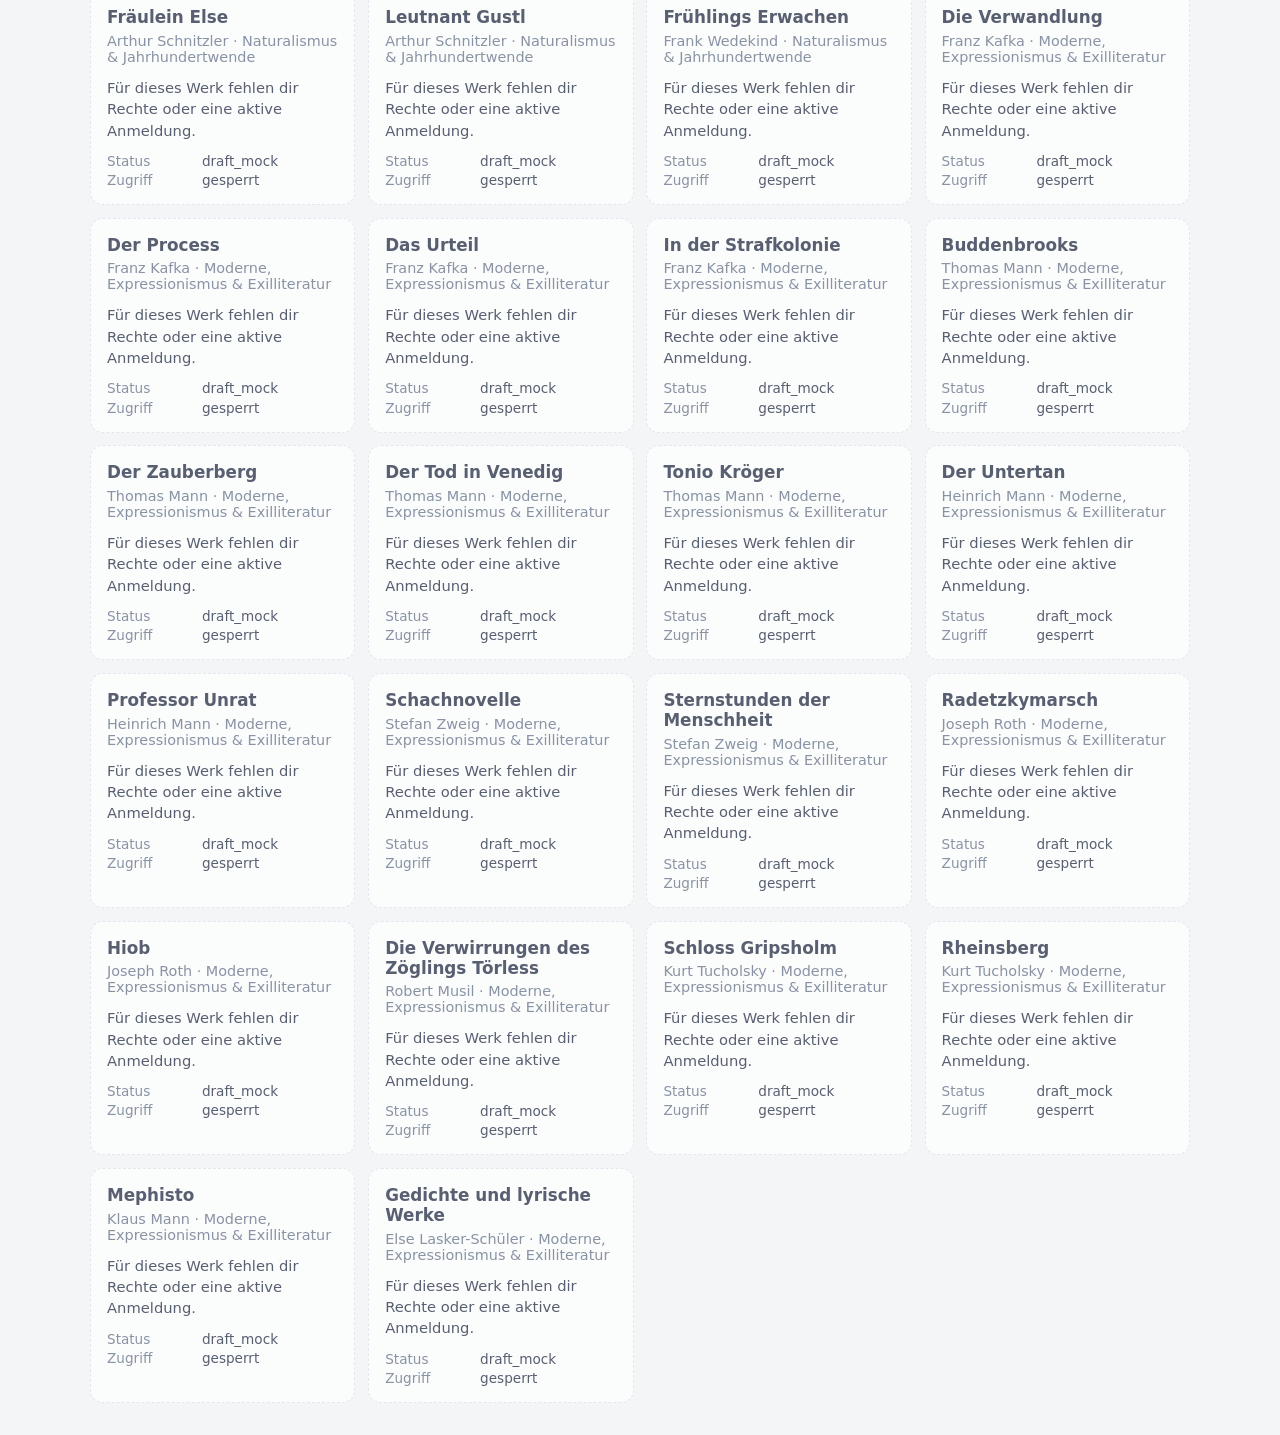
==== commit 94b0d72b: "Implementiere Authentifizierung, Rollenrechte und Admin-Oberfläche" ====
--- a/web/index.html
+++ b/web/index.html
@@ -16,6 +16,21 @@
     </header>
 
     <main class="container">
+      <section class="auth-shell" aria-label="Login und Session">
+        <p id="authStatus" class="meta">Nicht angemeldet</p>
+        <form id="authForm" class="auth-form-grid">
+          <input id="loginEmail" type="email" placeholder="E-Mail" required />
+          <input id="loginPassword" type="password" placeholder="Passwort" required />
+          <button type="submit">Anmelden</button>
+        </form>
+        <div class="auth-actions">
+          <button id="logoutButton" type="button" hidden>Abmelden</button>
+          <a id="adminLink" href="./admin.html" hidden>Admin öffnen</a>
+        </div>
+        <p id="authMessage" class="meta"></p>
+        <p class="meta">Demo: admin@litaudio.local / admin123 · lehrer@litaudio.local / teacher123 · schueler@litaudio.local / student123</p>
+      </section>
+
       <section class="controls" aria-label="Filter und Suche">
         <div class="control-group">
           <label for="searchInput">Suche</label>
@@ -35,7 +50,6 @@
             <option value="">Alle</option>
           </select>
         </div>
-
       </section>
 
       <section class="summary-row">
--- a/web/styles.css
+++ b/web/styles.css
@@ -127,3 +127,42 @@
   color: var(--muted);
   font-size: 0.9rem;
 }
+
+.auth-shell {
+  background: var(--card);
+  border: 1px solid var(--border);
+  border-radius: 0.75rem;
+  padding: 1rem;
+  margin-bottom: 1rem;
+}
+
+.auth-form-grid {
+  display: grid;
+  grid-template-columns: repeat(auto-fit, minmax(180px, 1fr));
+  gap: 0.65rem;
+  margin-top: 0.65rem;
+}
+
+.auth-actions {
+  margin-top: 0.75rem;
+  display: flex;
+  gap: 0.8rem;
+  align-items: center;
+}
+
+.blocked-card {
+  opacity: 0.7;
+  border-style: dashed;
+}
+
+.admin-table {
+  width: 100%;
+  border-collapse: collapse;
+}
+
+.admin-table th,
+.admin-table td {
+  border-bottom: 1px solid var(--border);
+  text-align: left;
+  padding: 0.5rem;
+}
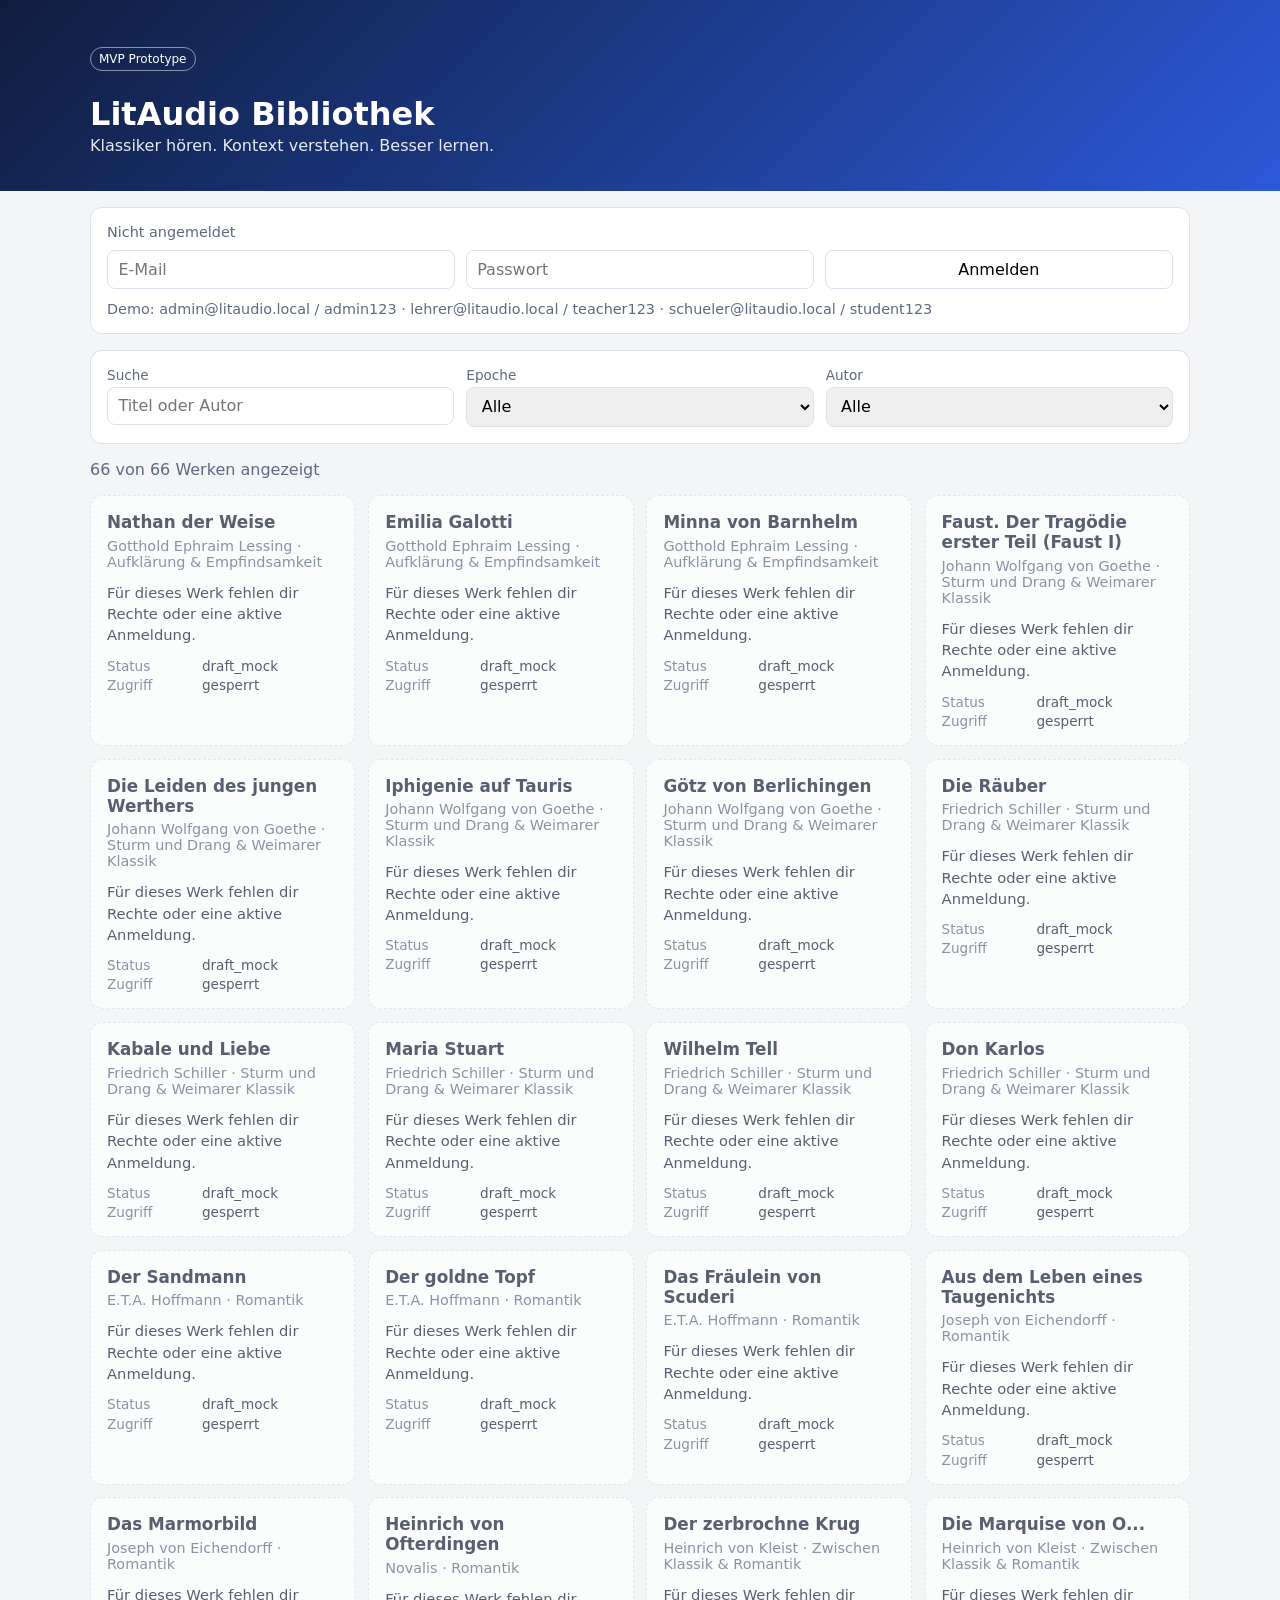
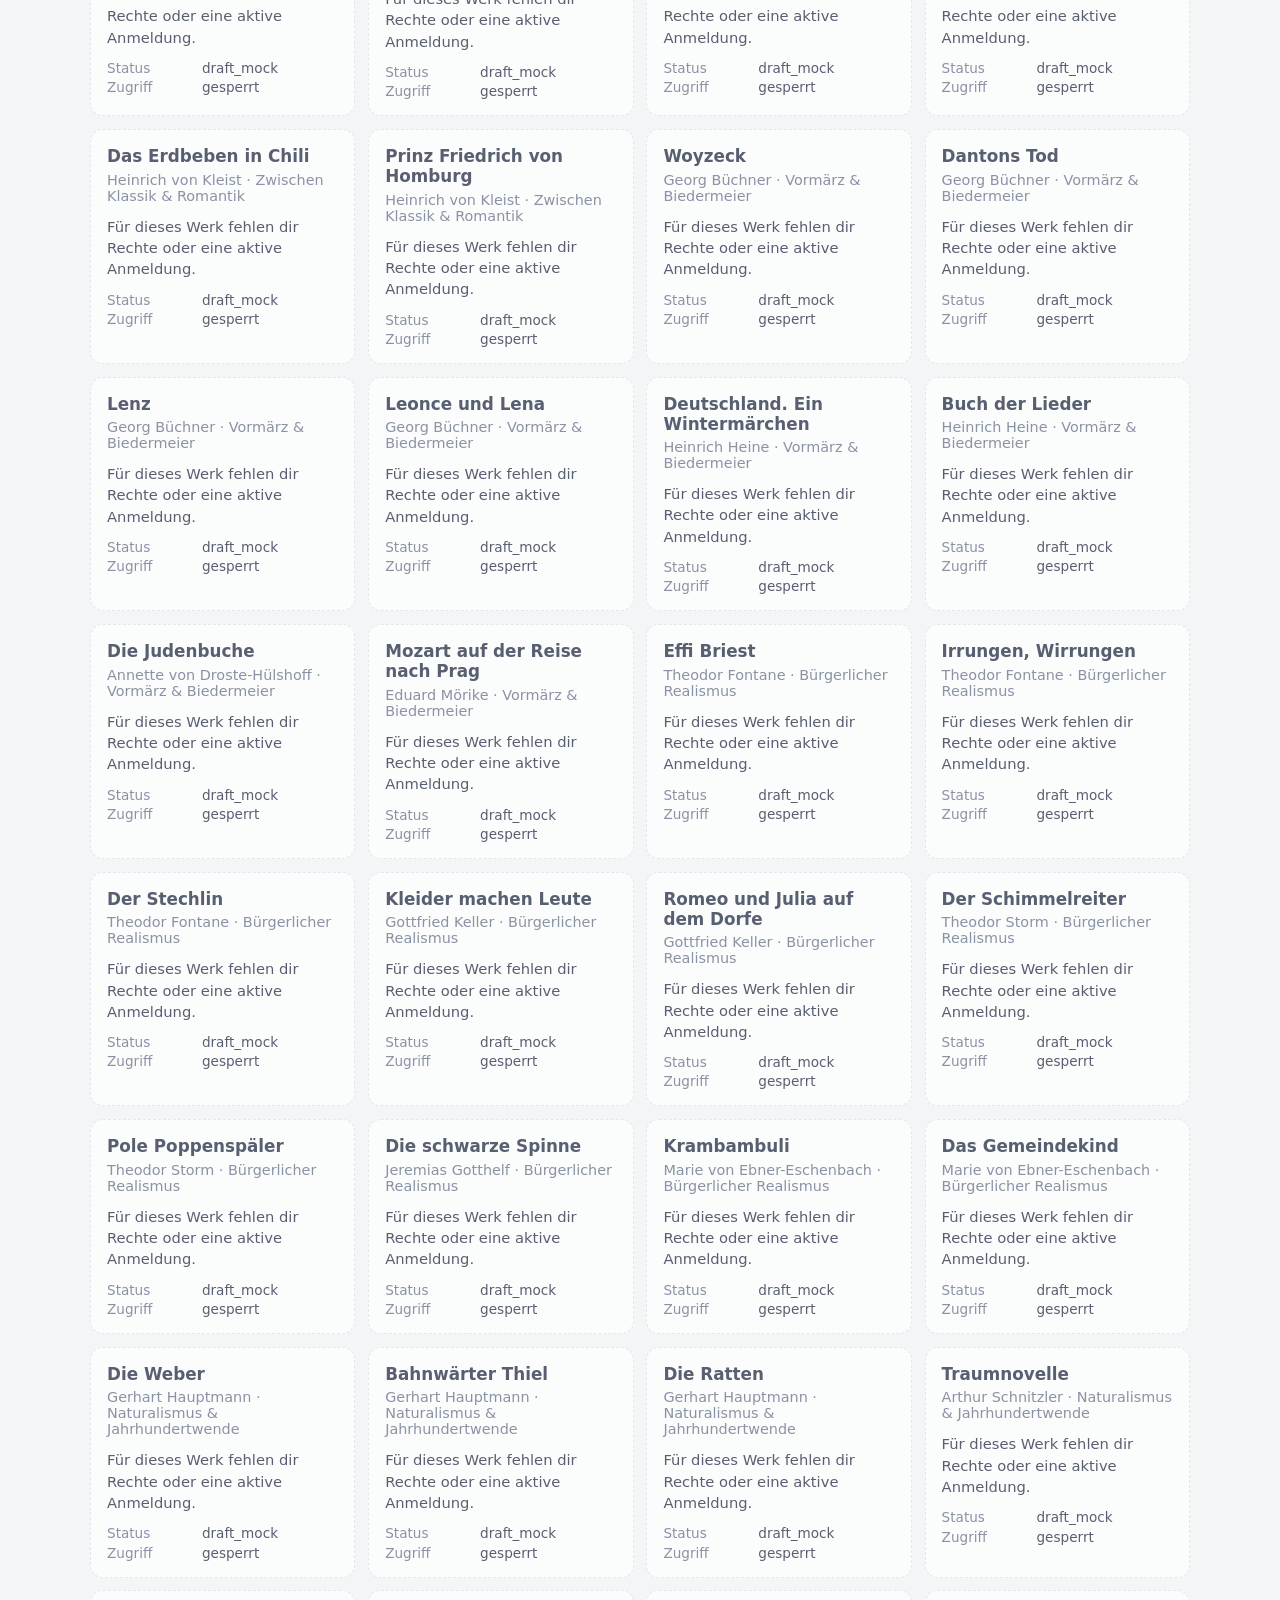
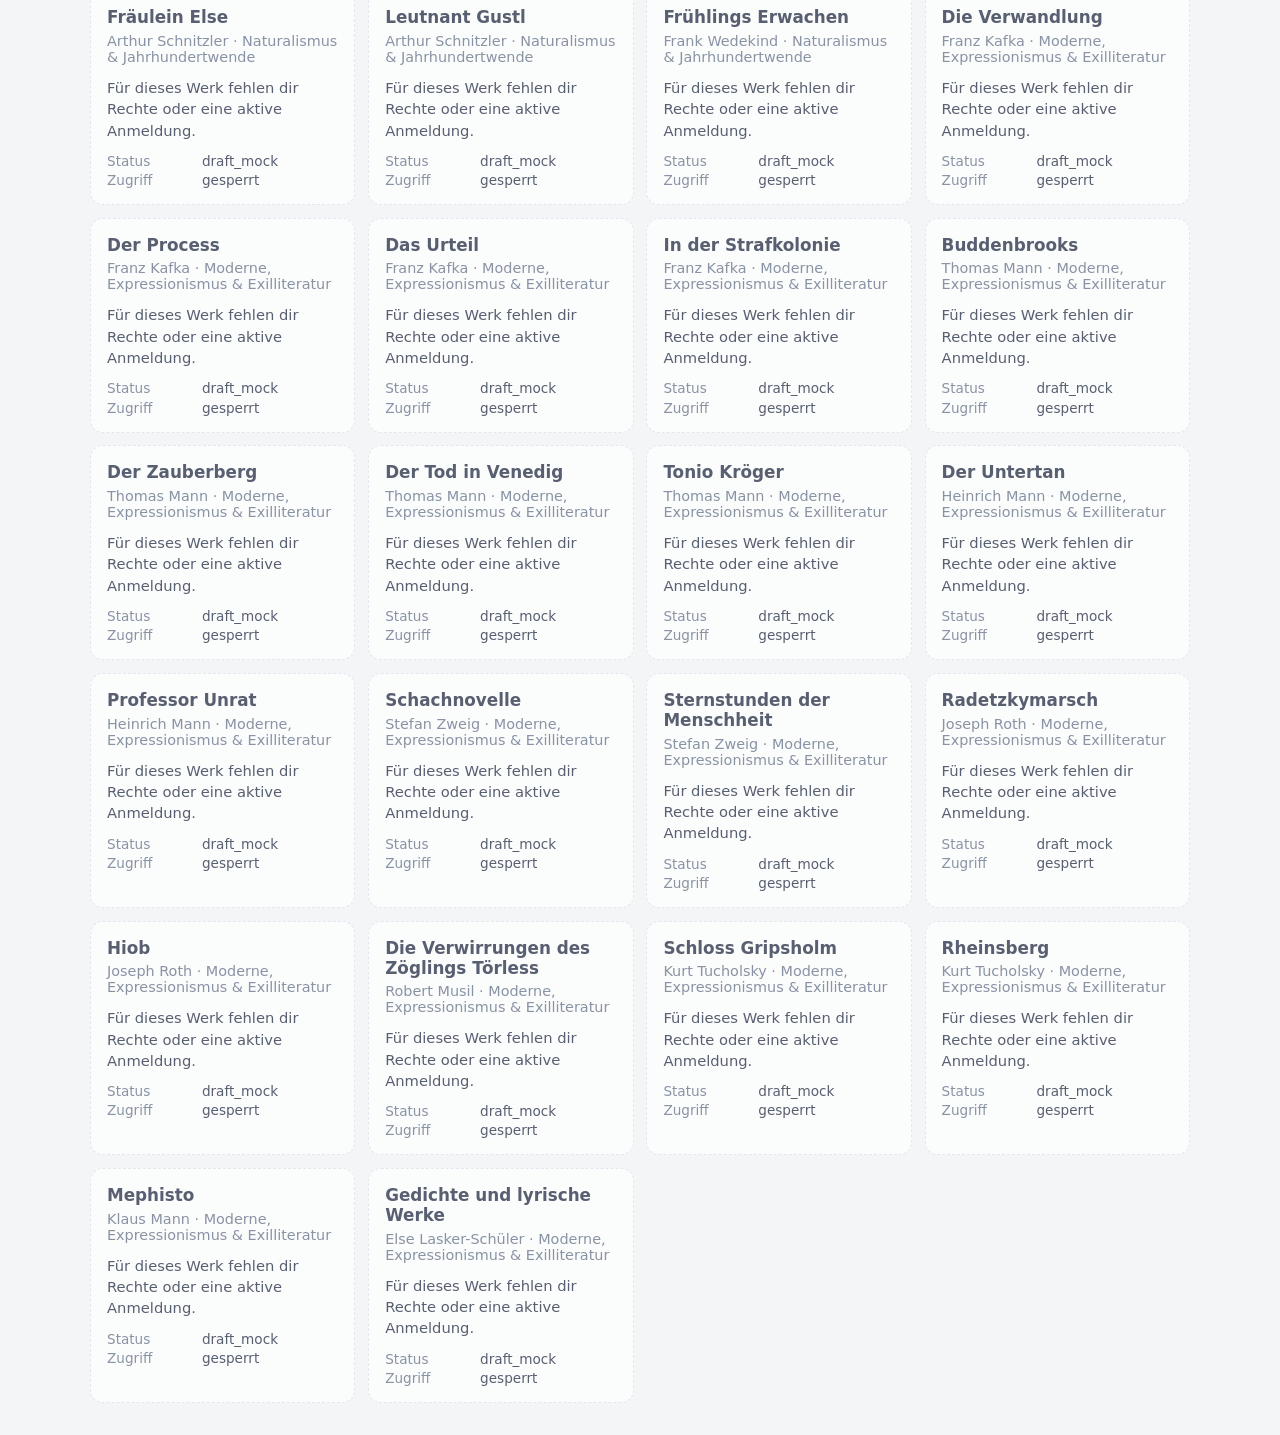
==== commit aba14c67: "Add teacher group menu with relevant tags and bookmarks" ====
--- a/web/index.html
+++ b/web/index.html
@@ -52,6 +52,51 @@
         </div>
       </section>
 
+      <section id="teacherPanel" class="teacher-panel" aria-label="Lehrer-Menü" hidden>
+        <div class="teacher-panel-header">
+          <h2>Lehrer-Menü</h2>
+          <p class="meta">Markierungen und Lesezeichen werden pro Schülergruppe gespeichert.</p>
+        </div>
+
+        <div class="teacher-grid">
+          <div class="control-group">
+            <label for="teacherGroupSelect">Aktive Schülergruppe</label>
+            <select id="teacherGroupSelect">
+              <option value="">Keine Gruppe</option>
+            </select>
+          </div>
+
+          <div class="control-group">
+            <label for="newGroupName">Neue Gruppe</label>
+            <input id="newGroupName" type="text" placeholder="z. B. 10a - Goethe" />
+          </div>
+
+          <div class="control-group">
+            <label for="newGroupColor">Gruppenfarbe</label>
+            <input id="newGroupColor" type="color" value="#2c59d9" />
+          </div>
+        </div>
+
+        <div class="teacher-actions">
+          <button id="createGroupButton" type="button">Gruppe anlegen</button>
+          <button id="deleteGroupButton" type="button">Gruppe löschen</button>
+        </div>
+
+        <div class="teacher-grid">
+          <div class="control-group">
+            <label for="studentSelect">Schüler zur Gruppe hinzufügen</label>
+            <select id="studentSelect">
+              <option value="">Schüler wählen</option>
+            </select>
+          </div>
+          <div class="teacher-actions">
+            <button id="addStudentButton" type="button">Schüler hinzufügen</button>
+          </div>
+        </div>
+
+        <ul id="groupStudentList" class="group-student-list"></ul>
+      </section>
+
       <section class="summary-row">
         <p id="resultSummary">Lade Bibliothek…</p>
       </section>
--- a/web/styles.css
+++ b/web/styles.css
@@ -58,6 +58,14 @@
   padding: .55rem .65rem;
   font: inherit;
 }
+button {
+  border: 1px solid var(--border);
+  border-radius: .5rem;
+  padding: .5rem .65rem;
+  font: inherit;
+  background: #fff;
+  cursor: pointer;
+}
 
 .summary-row { margin: 0.9rem 0; color: var(--muted); }
 
@@ -166,3 +174,87 @@
   text-align: left;
   padding: 0.5rem;
 }
+
+.teacher-panel {
+  background: var(--card);
+  border: 1px solid var(--border);
+  border-radius: 0.75rem;
+  padding: 1rem;
+  margin-bottom: 1rem;
+}
+
+.teacher-panel-header h2 {
+  margin: 0 0 0.25rem;
+  font-size: 1.05rem;
+}
+
+.teacher-grid {
+  display: grid;
+  grid-template-columns: repeat(auto-fit, minmax(220px, 1fr));
+  gap: 0.65rem;
+  margin-top: 0.65rem;
+}
+
+.teacher-actions {
+  display: flex;
+  gap: 0.55rem;
+  margin-top: 0.7rem;
+}
+
+.group-student-list {
+  list-style: none;
+  margin: 0.75rem 0 0;
+  padding: 0;
+  display: flex;
+  flex-wrap: wrap;
+  gap: 0.5rem;
+}
+
+.group-student-item {
+  border: 1px solid var(--border);
+  border-radius: 999px;
+  padding: 0.35rem 0.55rem;
+  display: inline-flex;
+  align-items: center;
+  gap: 0.4rem;
+}
+
+.relevant-badge {
+  display: inline-block;
+  color: #fff;
+  border-radius: 999px;
+  padding: 0.08rem 0.45rem;
+  font-size: 0.68rem;
+  vertical-align: middle;
+}
+
+.teacher-card-actions {
+  display: flex;
+  gap: 0.4rem;
+  margin-top: 0.7rem;
+}
+
+.bookmark-wrap {
+  display: flex;
+  flex-wrap: wrap;
+  gap: 0.4rem;
+  margin-top: 0.6rem;
+}
+
+.bookmark-chip {
+  border: 1px solid currentColor;
+  border-radius: 999px;
+  padding: 0.2rem 0.35rem 0.2rem 0.45rem;
+  font-size: 0.8rem;
+  display: inline-flex;
+  align-items: center;
+  gap: 0.3rem;
+  background: #fff;
+}
+
+.bookmark-chip button {
+  border: 0;
+  background: transparent;
+  padding: 0;
+  line-height: 1;
+}
